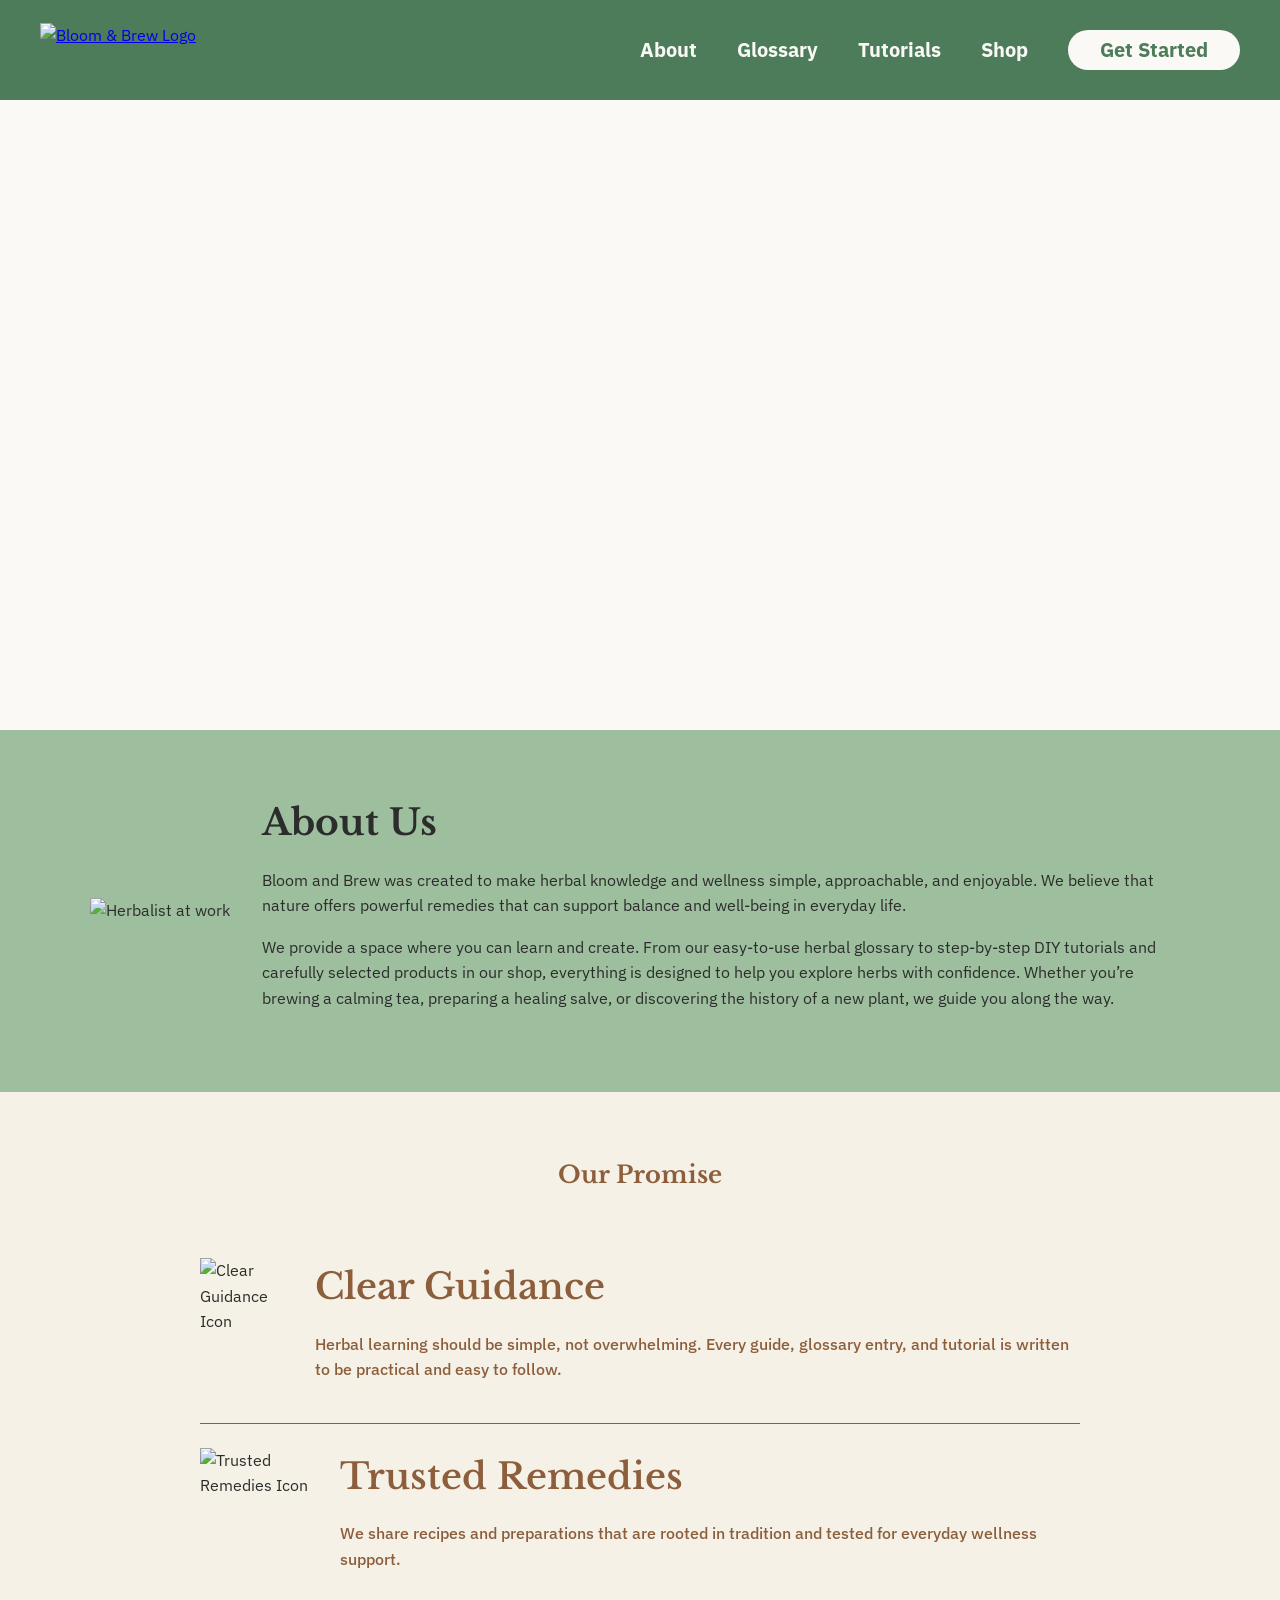
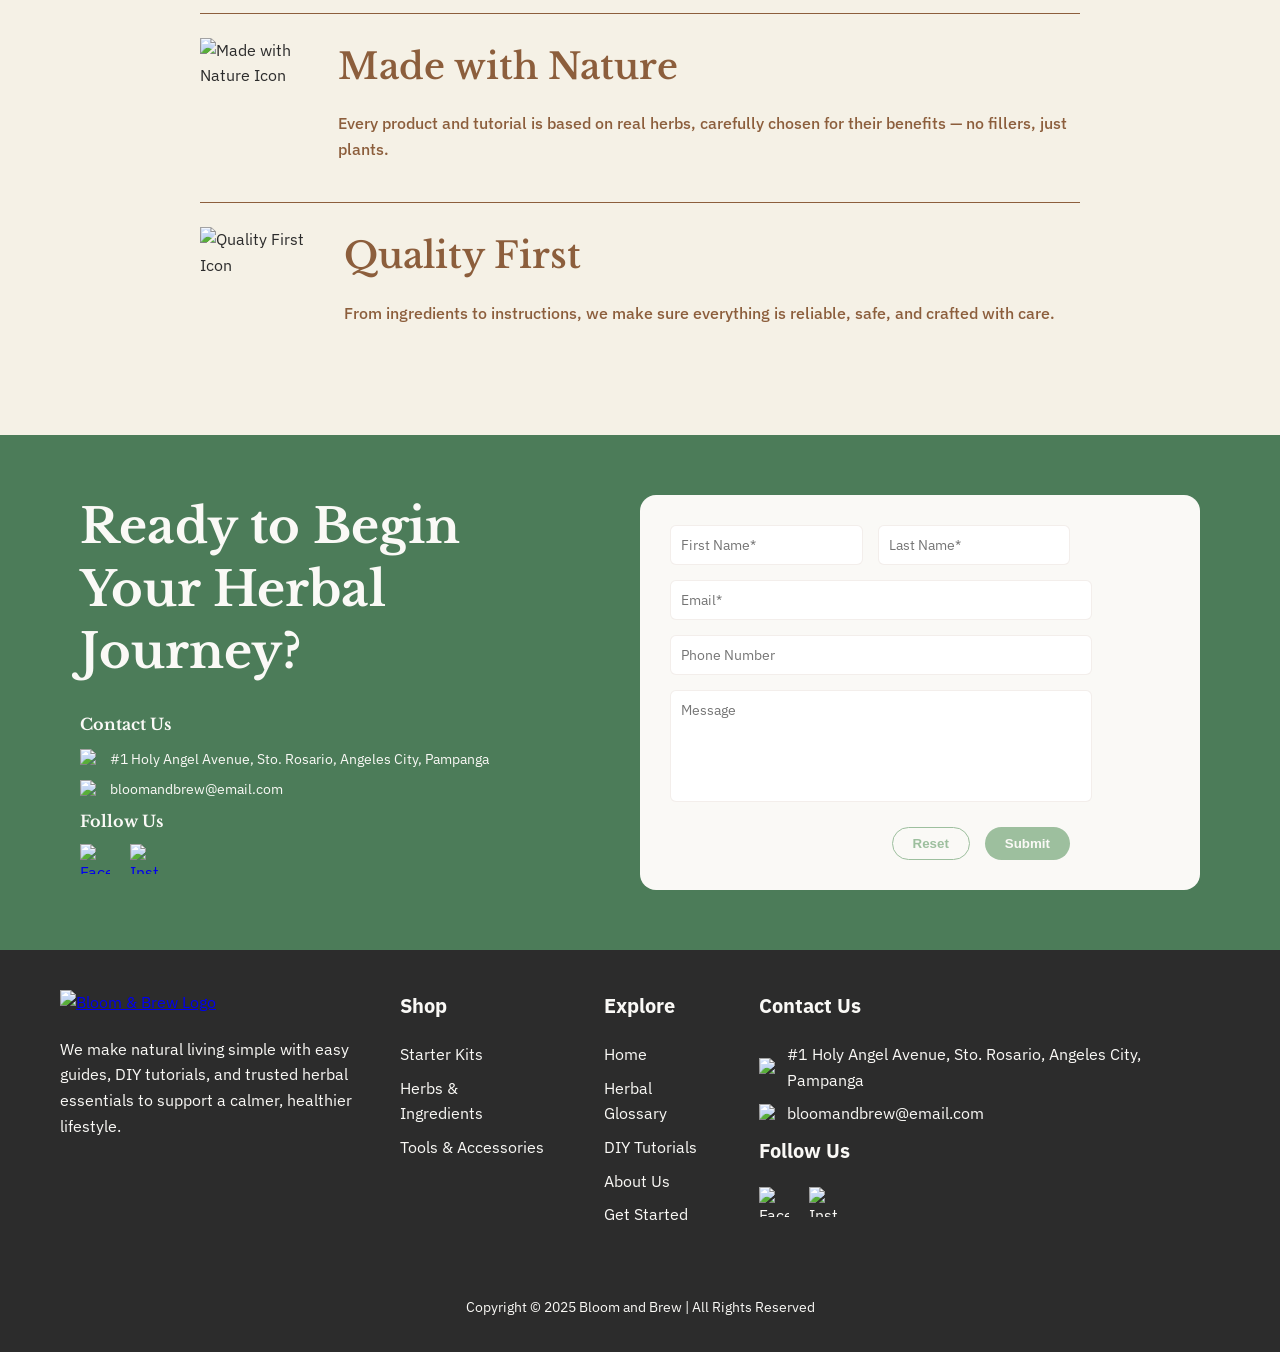
==== about.html @ 5b72f9b3 "Add files via upload" ====
<!DOCTYPE html>
<html lang="en">
<head>
  <meta charset="UTF-8">
  <meta name="viewport" content="width=device-width, initial-scale=1.0">
  <title>Bloom and Brew</title>
  <link href="https://fonts.googleapis.com/css2?family=Libre+Baskerville:wght@400;700&display=swap" rel="stylesheet">
  <link href="https://fonts.googleapis.com/css2?family=IBM+Plex+Sans:wght@400;500&display=swap" rel="stylesheet">
  <link rel="stylesheet" href="styles.css">
</head>
<body>
  <header class="navbar">
    <div class="container nav-content">
      <a href="home.html" class="brand">
        <img src="resources/logo/horizontal-white-logo.png" alt="Bloom & Brew Logo" class="horizontal-logo">
      </a>
      
      <nav class="menu">
        <a href="about.html">About</a>
        <a href="glossary.html">Glossary</a>
        <a href="tutorials.html">Tutorials</a>
        <a href="shop.html">Shop</a>
        <a href="#contact" class="white-to-sage">Get Started</a>
      </nav>          
    </div>
  </header>
  
  <!-- ABOUT HERO -->
  <section class="about-hero">
    <div class="about-hero-content">
      <h1>About Bloom and Brew</h1>
    </div>
  </section>

  <!-- WHO WE ARE SECTION -->
  <section class="who-we-are">
    <div class="who-container">
      <div class="who-image">
        <img src="resources/img/about-us.jpg" alt="Herbalist at work">
      </div>
      <div class="who-text">
        <h2>About Us</h2>
        <p>
          Bloom and Brew was created to make herbal knowledge and wellness simple, approachable, and enjoyable.
          We believe that nature offers powerful remedies that can support balance and well-being in everyday life.
        </p>
        <p>
          We provide a space where you can learn and create. From our easy-to-use herbal glossary to step-by-step DIY
          tutorials and carefully selected products in our shop, everything is designed to help you explore herbs with confidence. 
          Whether you’re brewing a calming tea, preparing a healing salve, or discovering the history of a new plant, 
          we guide you along the way.
        </p>
      </div>
    </div>
  </section>

  <!-- OUR PROMISE SECTION -->
  <section class="our-promise">
    <h2>Our Promise</h2>
    <div class="our-promise-content">
      
      <div class="promise-item">
        <img src="resources/icons/clear-guidance.png" alt="Clear Guidance Icon" class="promise-icon">
        <div class="promise-text">
          <h3>Clear Guidance</h3>
          <p>Herbal learning should be simple, not overwhelming. Every guide, glossary entry, and tutorial is written to be practical and easy to follow.</p>
        </div>
      </div>
      <hr>
  
      <div class="promise-item">
        <img src="resources/icons/trusted-remedies.png" alt="Trusted Remedies Icon" class="promise-icon">
        <div class="promise-text">
          <h3>Trusted Remedies</h3>
          <p>We share recipes and preparations that are rooted in tradition and tested for everyday wellness support.</p>
        </div>
      </div>
      <hr>
  
      <div class="promise-item">
        <img src="resources/icons/made-with-nature.png" alt="Made with Nature Icon" class="promise-icon">
        <div class="promise-text">
          <h3>Made with Nature</h3>
          <p>Every product and tutorial is based on real herbs, carefully chosen for their benefits — no fillers, just plants.</p>
        </div>
      </div>
      <hr>
  
      <div class="promise-item">
        <img src="resources/icons/quality-first.png" alt="Quality First Icon" class="promise-icon">
        <div class="promise-text">
          <h3>Quality First</h3>
          <p>From ingredients to instructions, we make sure everything is reliable, safe, and crafted with care.</p>
        </div>
      </div>
  
    </div>
  </section>  

  <!-- CONTACT SECTION -->
  <section class="contact-section" id="contact">
    <div class="container contact-content">
      
      <div class="contact-left">
        <h2>Ready to Begin Your Herbal Journey?</h2>
        
           <div class="contact-info">
              <h4>Contact Us</h4>
              <p><img src="resources/icons/location-white.png" alt="Location" class="icon"> #1 Holy Angel Avenue, Sto. Rosario, Angeles City, Pampanga</p>
              <p><img src="resources/icons/mail-white.png" alt="Email" class="icon"> bloomandbrew@email.com</p>
            </div>
        
            <div class="social">
            <h4>Follow Us</h4>
              <div class="social-icons">
                <a href="#"><img src="resources/icons/facebook-light.png" alt="Facebook" class="social-icon"></a>
                <a href="#"><img src="resources/icons/insta-light-icon.png" alt="Instagram" class="social-icon"></a>
              </div>
            </div>
      </div>
        
      <div class="contact-right">
        <form action="#" method="post" class="contact-form">
          <div class="form-row">
            <input type="text" name="first_name" placeholder="First Name*" required>
            <input type="text" name="last_name" placeholder="Last Name*" required>
          </div>
            <input type="email" name="email" placeholder="Email*" required>
              <input type="text" name="phone" placeholder="Phone Number">
              <textarea name="message" rows="5" placeholder="Message"></textarea>
        
          <div class="form-actions">
            <button type="reset" class="btn-reset">Reset</button>
            <button type="submit" class="btn-submit">Submit</button>
          </div>
        </form>
      </div>
    </div>
  </section>
</body>

<footer class="footer">
  <div class="container footer-content">
    <div class="footer-left">
      <a href="home.html">
        <img src="resources/logo/horizontal-white-logo.png" alt="Bloom & Brew Logo" class="footer-logo">
      </a>
      <p>We make natural living simple with easy guides, DIY tutorials, and trusted herbal essentials to support a calmer, healthier lifestyle.</p>
    </div>

    <div class="footer-links">
      <div>
        <h4>Shop</h4>
        <ul>
          <li><a href="#">Starter Kits</a></li>
          <li><a href="#">Herbs & Ingredients</a></li>
          <li><a href="#">Tools & Accessories</a></li>
        </ul>
      </div>
      <div>
        <h4>Explore</h4>
        <ul>
          <li><a href="home.html">Home</a></li>
          <li><a href="glossary.html">Herbal Glossary</a></li>
          <li><a href="tutorials.html">DIY Tutorials</a></li>
          <li><a href="about.html">About Us</a></li>
          <li><a href="#contact">Get Started</a></li>
        </ul>
      </div>
    </div>

    <div class="footer-contact">
      <h4>Contact Us</h4>
      <p>
        <img src="resources/icons/location-green.png" alt="Location" class="icon">
        <a href="https://maps.app.goo.gl/sAa7WFFvHE4o6rkJ7" target="_blank">
          #1 Holy Angel Avenue, Sto. Rosario, Angeles City, Pampanga
        </a>
      </p>
      <p>
        <img src="resources/icons/mail-green.png" alt="Email" class="icon">
        <a href="mailto:bloomandbrew@email.com">bloomandbrew@email.com</a>
      </p>

      <h4>Follow Us</h4>
      <div class="social-icons">
        <a href="https://facebook.com/yourpage" target="_blank">
          <img src="resources/icons/facebook-dark-icon.png" alt="Facebook" class="social-icon">
        </a>
        <a href="https://instagram.com/yourpage" target="_blank">
          <img src="resources/icons/insta-dark-icon.png" alt="Instagram" class="social-icon">
        </a>
      </div>
    </div>
  </div>

  <div class="footer-bottom">
    <p>Copyright &copy; 2025 Bloom and Brew | All Rights Reserved</p>
  </div>
</footer>

</html>
---- styles.css ----
/* === GLOBAL === */
body {
    font-family: "IBM Plex Sans", sans-serif;
    color: #2C2C2C;
    line-height: 1.6;
    margin: 0;
    padding: 0;
    background-color: #FAF9F6;
  }
  
  h1, h2, h3, h4, h5, h6 {
    font-family: "Libre Baskerville", serif;
    font-weight: bold;
    margin: 0;
  }
  
/* NAVBAR */
header {
  position: sticky;
  top: 0;
  z-index: 1000;
}
.navbar {
  background: #4C7C59; 
  color: #FAF9F6;    
  height: 100px;
  display: flex;
  align-items: center;
}
.nav-content {
  display: flex;
  justify-content: space-between;
  align-items: center;
  width: 100%;
  padding: 0 40px;
}
.horizontal-logo {
height: 55px;
width: auto;
display: block;
}
  
  .menu {
    display: flex;
    gap: 40px;
    align-items: center;
  }
  
  .menu a {
    color: #FAF9F6;
    text-decoration: none;
    font-family: "IBM Plex Sans", sans-serif;
    font-weight: bold;
    font-size: 20px;
  }
  
  .menu a:hover {
    color: #9DBF9E;
  }
  
  .menu a.white-to-sage {
    background-color: #FAF9F6;  
    color: #4C7C59;
    padding: 0 32px;
    height: 40px;
    line-height: 40px; 
    border-radius: 20px;
    font-weight: bold;
    display: inline-block;
  }
  
  .menu a.white-to-sage:hover {
    background-color: #9DBF9E;  
    color: #FAF9F6;
  }

/* CONTACT */
.contact-section {
    background-color: #4C7C59;
    color: #FAF9F6;
    padding: 60px 80px;
  }
  
.contact-content {
    display: flex;
    justify-content: space-between;
    gap: 60px;
    align-items: flex-start;
  }
  
  .contact-left {
    flex: 1;
  }
  
  .contact-left h2 {
    font-family: "Libre Baskerville", serif;
    font-size: 48px;
    line-height: 1.3;
    margin-bottom: 30px;
  }
  
  .contact-info h4,
  .social h4 {
    font-family: "Libre Baskerville", serif;
    font-size: 16px;
    margin-bottom: 10px;
  }
  
  .contact-info p {
    font-family: "IBM Plex Sans", sans-serif;
    font-size: 14px;
    margin: 8px 0;
    display: flex;
    align-items: center;
    gap: 10px;
  }
  
  .icon {
    width: 18px;
    height: 18px;
  }
  
  .social-icons {
    display: flex;
    gap: 15px;
    margin-top: 10px;
  }
  
  .social-icon {
    width: 36px;
    height: 36px;
  }
  
  .contact-right {
    flex: 1;
    background: #FAF9F6;
    padding: 30px;
    border-radius: 16px;
    color: #2C2C2C;
  }
  
  .contact-form {
    display: flex;
    flex-direction: column;
    gap: 15px;
    width: 400px;
  }
  
  .form-row {
    display: flex;
    gap: 15px;
  }
  
  .contact-form input,
  .contact-form textarea {
    width: 100%;
    padding: 10px;
    border: 1px solid rgba(140, 94, 60, 0.1);
    border-radius: 6px;
    font-family: "IBM Plex Sans", sans-serif;
    font-size: 14px;
  }
  
  .contact-form textarea {
    resize: none;
  }

  .contact-form input:focus,
.contact-form textarea:focus {
  border: 1px solid #9DBF9E; 
  outline: none;
}
  
  .form-actions {
    display: flex;
    justify-content: flex-end;
    gap: 15px;
    margin-top: 10px;
  }
  
  .btn-reset {
    background-color: transparent;
    border: 1px solid #9DBF9E;
    color: #9DBF9E;
    padding: 8px 20px;
    border-radius: 20px;
    font-weight: bold;
  }
  
  .btn-submit {
    background-color: #9DBF9E;
    border: none;
    color: #FAF9F6;
    padding: 8px 20px;
    border-radius: 20px;
    font-weight: bold;
  }
  
  .btn-reset:hover{
    background-color: rgba(157, 191, 158, 0.3);
  }

  .btn-submit:hover{
    background-color: #4C7C59;
  }

/* FOOTER */
.footer {
  background: #2C2C2C;
  color: #FAF9F6;
  padding: 40px 60px 20px;
}

.footer-content {
  display: flex;
  justify-content: space-between;
  align-items: flex-start;
  gap: 40px;
}

.footer-left {
  max-width: 300px;
}

.footer-logo {
  height: 55px;
  margin-bottom: 5px;
}

.footer-left p {
  font-family: "IBM Plex Sans", sans-serif;
  font-size: 16px;
  line-height: 1.6;
}

.footer-links {
  display: flex;
  gap: 60px;
}

.footer-links h4,
.footer-contact h4 {
  font-family: "IBM Plex Sans", serif;
  font-size: 20px;
  margin-bottom: 20px;
}

.footer-links ul {
  list-style: none;
  padding: 0;
  margin: 0;
}

.footer-links ul li {
  margin-bottom: 8px;
}

.footer-links ul li a {
  text-decoration: none;
  color: #FAF9F6;
  font-size: 16px;
}

.footer-links ul li a:hover {
  color: #4C7C59;
}

.footer-contact a,
.footer-links a {
  text-decoration: none;
  color: #FAF9F6; 
  font-family: "IBM Plex Sans", sans-serif;
}

.footer-contact a:hover,
.footer-links a:hover {
  color: #4C7C59;  
}

.footer-contact p {
  font-size: 16px;
  margin: 8px 0;
  display: flex;
  align-items: center;
  gap: 8px;
}

.icon {
  width: 20px;
  height: 20px;
}

.social-icons {
  display: flex;
  gap: 20px;
  margin-top: 10px;
}

.social-icon {
  width: 30px;
  height: 30px;
  display: inline-block;
}

.footer-bottom {
  border-top: 1px solid #2C2C2C;
  margin-top: 30px;
  padding-top: 15px;
  text-align: center;
  font-size: 14px;
  color: #FAF9F6;
}  

/* === HOME PAGE === */
/* Hero Section */
.hero {
  position: relative;
  background: url('resources/hero/home-hero-image.png') center/cover no-repeat;
  height: 530px;
  display: flex;
  align-items: center;
  padding: 0 5%;
  color: #fff;
}

.hero::before {
  content: "";
  position: absolute;
  top: 0; left: 0;
  width: 100%; height: 100%;
  z-index: 1;
}

.hero-content {
  position: relative;
  z-index: 2;
  max-width: 600px;
}

.hero h1 {
  font-size: 64px;
  line-height: 1.4;
  margin-bottom: 1rem;
  font-weight: 700;
}

.hero p {
  font-size: 1.1rem;
  margin-bottom: 2rem;
  color: #FAF9F6;
}

.hero-buttons {
  display: flex;
  align-items: center;
  gap: 1.5rem;
}

.btn-primary {
  background: #9DBF9E; 
  color: #FAF9F6;
  padding: 0.8rem 1.5rem;
  border-radius: 25px;
  font-weight: 600;
  text-decoration: none;
}

.btn-primary:hover {
  background: #FAF9F6;
  color: #4C7C59;
}

.btn-secondary {
  color: #FAF9F6;
  font-weight: bold;
  text-decoration: none;
}

.btn-secondary:hover {
  color: #9DBF9E;
  text-decoration: underline;
}

/* Services */
.services {
  background-color: #F5F1E6; 
  padding: 60px 20px;
  text-align: center;
}

.services h2 {
  font-size: 36px;
  margin-bottom: 40px;
  color: #2c2c2c;
}

.service-cards {
  display: flex;
  justify-content: center;
  gap: 30px;
  flex-wrap: wrap;
}

.service-card {
  background: #FAF9F6;
  border: 1px solid #e2e2e2;
  border-radius: 12px;
  max-width: 350px;
  flex: 1;
  overflow: hidden;
}

.service-card img {
  width: 100%;
  height: 200px;
  object-fit: cover;
  display: block;
  border: 2px solid rgba(140, 94, 60, 0.1);
}

.card-content {
  padding: 20px;
  text-align: left;
}

.card-content h3 {
  font-size: 20px;
  margin-bottom: 10px;
  color: #2c2c2c;
}

.card-content p {
  font-size: 16px;
  line-height: 1.4;
  margin-bottom: 15px;
  color: #444;
}

.card-link {
  display: inline-block;
  font-weight: bold;
  color: #9DBF9E; 
  text-decoration: none;
}

.card-link:hover {
  color: #4C7C59;
}

/* About */
.about {
  background-color: #8C5E3C;
  color: #fff;
  padding: 60px 20px;
}

.about-content {
  display: flex;
  align-items: center;
  justify-content: space-between;
  gap: 40px;
  max-width: 1200px;
  margin: 0 auto;
  flex-wrap: nowrap; 
}

.about-video video {
  width: 100%;
  max-width: 600px;
  display: block;
}

.about-text {
  flex: 1;
  max-width: 600px;
}

.about-text h2 {
  font-size: 2rem;
  margin-bottom: 20px;
  font-weight: bold;
  line-height: 1.3;
}

.about-text p {
  font-size: 1rem;
  line-height: 1.6;
  margin-bottom: 30px;
}

.brown-to-white {
  display: inline-block;
  padding: 12px 28px;
  border: 2px solid #FAF9F6;
  border-radius: 20px;
  font-weight: bold;
  color: #FAF9F6;
  text-decoration: none;
  background: transparent;
}

.brown-to-white:hover {
  background-color: #FAF9F6;
  color: #8C5E3C;
}

/* Why Choose Us */
.why-choose-us {
  background-color: #9DBF9E;
  text-align: center;
  padding: 60px 20px;
  color: #4C7C59;
}

.why-choose-us h2 {
  font-family: "Libre Baskerville", serif;
  font-size: 2rem;
  margin-bottom: 40px;
}

.features {
  display: flex;
  justify-content: center;
  flex-wrap: wrap;
  gap: 40px;
}

.feature {
  max-width: 150px;
}

.feature img {
  width: 80px;
  height: auto;
  margin-bottom: 15px;
}

.feature p {
  font-family: "Libre Baskerville", sans-serif;
  font-size: 1rem;
  font-weight: 500;
}

/* Testimonials */
.testimonials {
  background: #fdfdfc;
  padding: 80px 20px;
}

.testimonials h2 {
  font-family: "Libre Baskerville", serif;
  font-size: 2rem;
  margin-bottom: 50px;
  color: #2c2c2c;
}

.testimonial-grid {
  display: grid;
  grid-template-columns: repeat(auto-fit, minmax(250px, 1fr));
  gap: 40px;
}

.testimonial {
  padding: 0 20px;
  border-left: 1px solid #2C2C2C;
}

.testimonial:first-child {
  border-left: none;
}

.quote-icon {
  width: 30px;
  height: auto;
  margin-bottom: 10px;
}

.testimonial h4 {
  font-family: "IBM Plex Sans", sans-serif;
  font-weight: 700;
  color: #8C5E3C;
  margin-bottom: 10px;
}

.testimonial p {
  font-family: "IBM Plex Sans", sans-serif;
  font-style: italic;
  font-size: 0.95rem;
  color: #333;
  line-height: 1.6;
}

/* === ABOUT PAGE === */
/* About Hero */
.about-hero {
  background: url('resources/hero/about-hero-image.png') center/cover no-repeat;
  height: 70vh;
  display: flex;
  align-items: center;
  justify-content: center;
  position: relative;
  text-align: center;
  color: #FAF9F6;
}

.about-hero-content {
  position: relative;
  z-index: 1;
}

.about-hero h1 {
  font-size: 64px;
  font-weight: 700;
}

/* Who We Are Section */
.who-we-are {
  background: #9DBF9E; 
  padding: 4rem 2rem;
}

.who-container {
  display: flex;
  align-items: center;
  gap: 2rem;
  max-width: 1100px;
  margin: 0 auto;
}

.who-image img {
  width: 100%;
  max-width: 540px;
  max-height: 300px;
}

.who-text {
  flex: 1;
}

.who-text h2 {
  font-size: 36px;
  margin-bottom: 1rem;
  font-weight: bold;
}

.who-text p {
  margin-bottom: 1rem;
  line-height: 1.6;
}

/* Our Promise Section */
.our-promise {
  background: #F5F1E6; 
  padding: 4rem 2rem;
  text-align: center;
}

.our-promise h2 {
  font-size: 24px;
  margin-bottom: 2.5rem;
  color: #8C5E3C;
  font-weight: 700;
}

.our-promise-content {
  max-width: 880px;
  margin: 0 auto;
}

.promise-item {
  display: flex;
  align-items: flex-start;
  gap: 1.5rem;
  padding: 1.5rem 0;
  text-align: left;
}

.promise-icon {
  width: 120px;
  height: 120px;
}

.promise-text h3 {
  font-size: 36px;
  font-weight: 600;
  color: #8C5E3C;
  margin-bottom: 0.5rem;
}

.promise-text p {
  color: #8C5E3C;
  line-height: 1.6;
  font-size: 16px;
  font-weight: 500;
}

.our-promise hr {
  border: none;
  border-top: 1.5px solid #8C5E3C;
  margin: 0;
}

/* === GLOSSARY PAGE === */
/* Glossary Hero */
.glossary-hero {
  background: url('resources/hero/herbs-glossary-hero-image.png') center/cover no-repeat;
  height: 70vh;
  display: flex;
  align-items: center;
  justify-content: center;
  position: relative;
  text-align: center;
  color: #4C7C59;
}

.glossary-hero-content {
  position: relative;
  z-index: 1;
}

.glossary-hero h1 {
  font-size: 64px;
  font-weight: 700;
}

.alphabet-navbar {
  top: 70px; 
  background: #FAF9F6;
  padding: 1rem;
  display: flex;
  flex-wrap: wrap;
  gap: 0.5rem;
  justify-content: center;
  border-bottom: 2px solid #3F704D;
}

.alphabet-navbar a {
  padding: 0.5rem 0.8rem;
  border: 2px solid #3F704D;
  border-radius: 6px;
  color: #3F704D;
  font-weight: 600;
  text-decoration: none;
}

.alphabet-navbar a:hover {
  background: #3F704D;
  color: #fff;
}

.letter-heading {
  background: #3F704D;
  color: #fff;
  padding: 1rem 2rem;
  border-radius: 8px;
  font-size: 2rem;
  margin: 2rem 0 1rem;
}

.glossary-items {
  display: grid;
  grid-template-columns: 1fr 1fr;
  gap: 2rem;
}

.glossary-item {
  display: flex;
  gap: 1rem;
  background: #fff;
  padding: 1rem;
  border-radius: 8px;
  border: 2px solid rgba(140, 94, 60, 0.1);
}

.glossary-item img {
  width: 140px;
  height: 140px;
}

.glossary-text h3 {
  font-size: 1.2rem;
  margin: 0;
}

.glossary-text em {
  display: block;
  margin-bottom: 0.5rem;
  font-style: italic;
  color: #2C2C2C;
}

.caution {
  font-size: 0.85rem;
  font-style: italic;
  color: #8C5E3C;
}
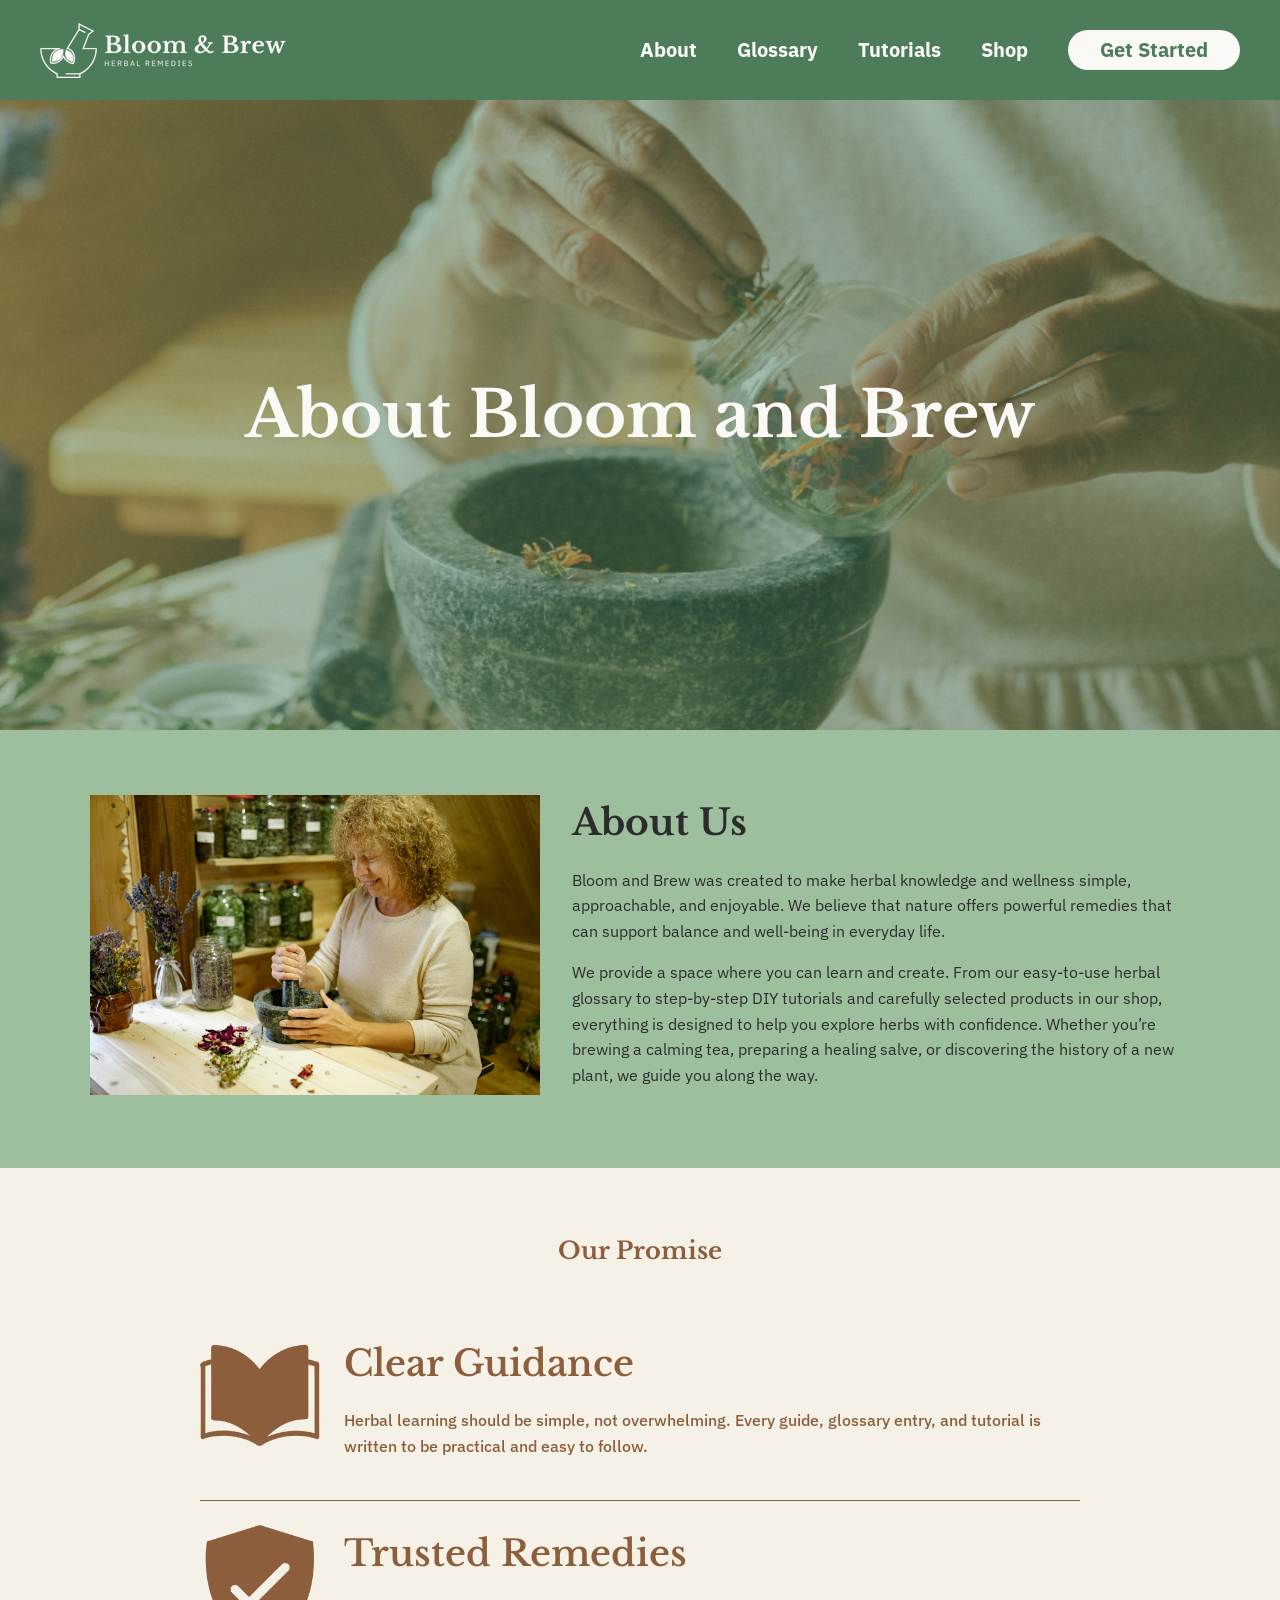
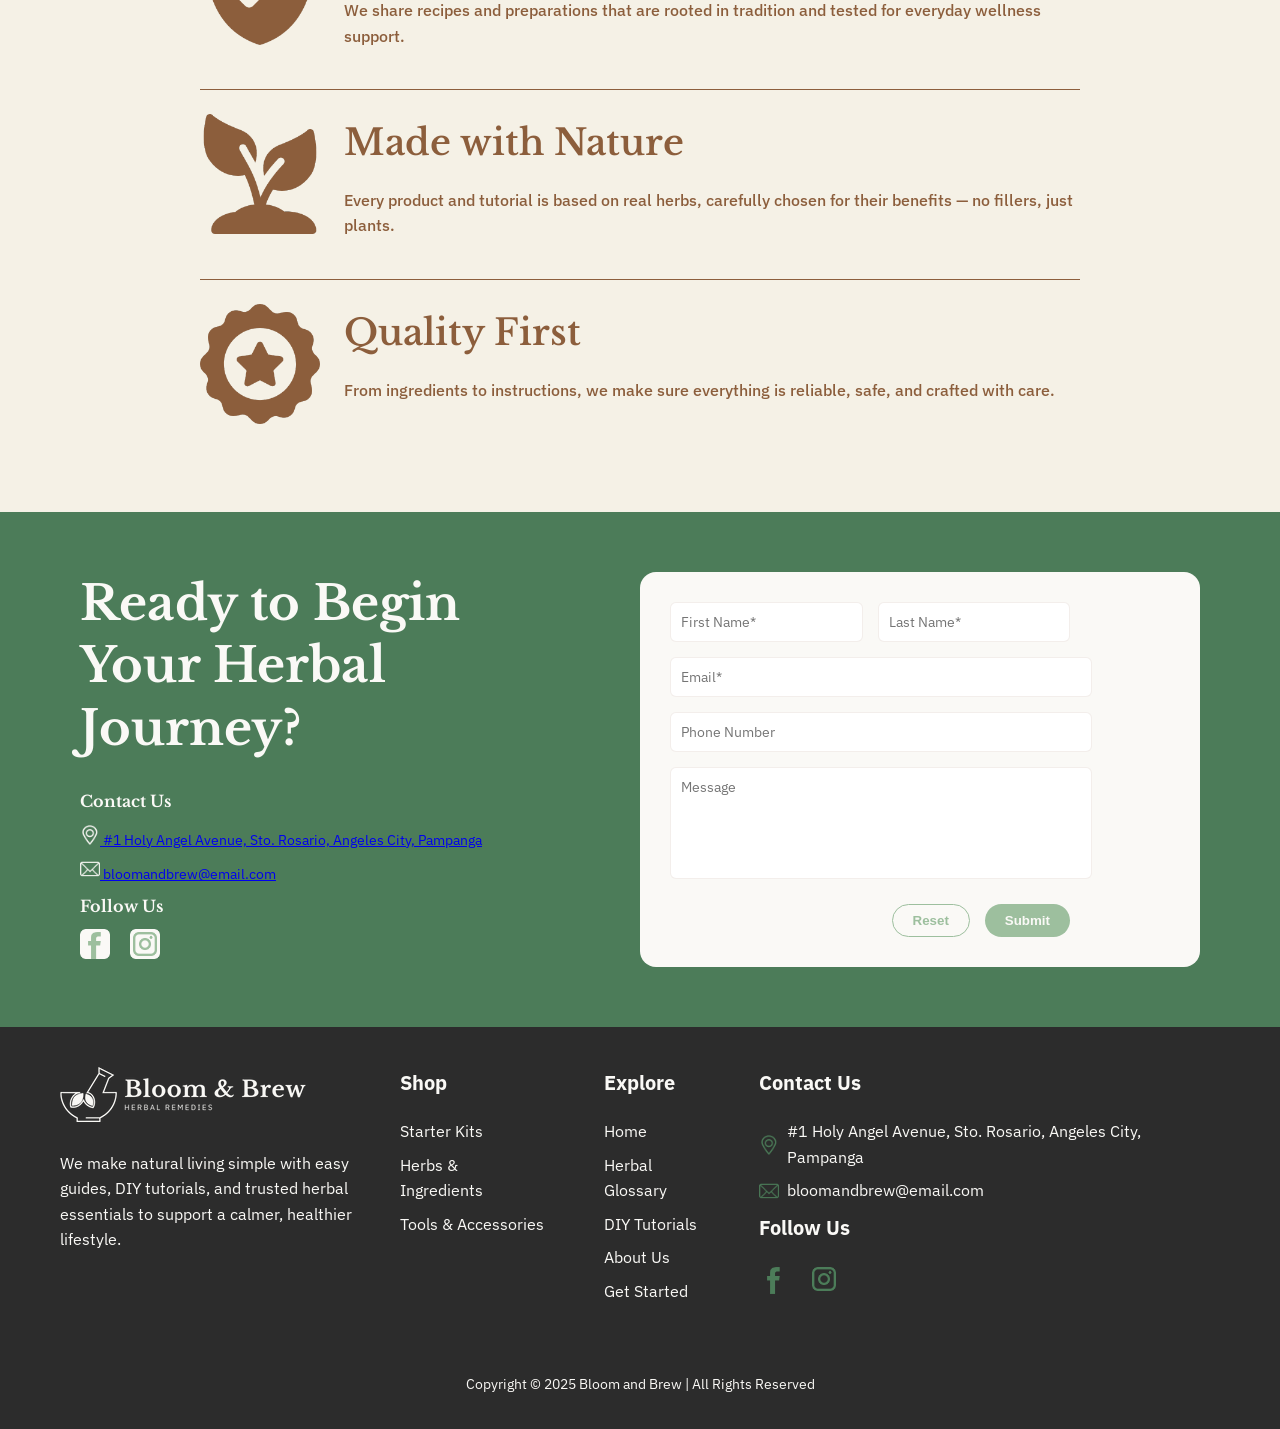
==== commit a4ed52a6: "about.html" ====
--- a/about.html
+++ b/about.html
@@ -104,31 +104,45 @@
       <div class="contact-left">
         <h2>Ready to Begin Your Herbal Journey?</h2>
         
-           <div class="contact-info">
-              <h4>Contact Us</h4>
-              <p><img src="resources/icons/location-white.png" alt="Location" class="icon"> #1 Holy Angel Avenue, Sto. Rosario, Angeles City, Pampanga</p>
-              <p><img src="resources/icons/mail-white.png" alt="Email" class="icon"> bloomandbrew@email.com</p>
-            </div>
+        <div class="contact-info">
+          <h4>Contact Us</h4>
+          <p>
+            <a href="https://maps.app.goo.gl/sAa7WFFvHE4o6rkJ7" target="_blank" rel="noopener noreferrer">
+              <img src="resources/icons/location-white.png" alt="Location" class="icon">
+              #1 Holy Angel Avenue, Sto. Rosario, Angeles City, Pampanga
+            </a>
+          </p>
+          <p>
+            <a href="mailto:bloomandbrew@email.com">
+              <img src="resources/icons/mail-white.png" alt="Email" class="icon">
+              bloomandbrew@email.com
+            </a>
+          </p>
+        </div>
         
-            <div class="social">
-            <h4>Follow Us</h4>
-              <div class="social-icons">
-                <a href="#"><img src="resources/icons/facebook-light.png" alt="Facebook" class="social-icon"></a>
-                <a href="#"><img src="resources/icons/insta-light-icon.png" alt="Instagram" class="social-icon"></a>
-              </div>
-            </div>
-      </div>
-        
+        <div class="social">
+          <h4>Follow Us</h4>
+          <div class="social-icons">
+            <a href="https://www.facebook.com/christructure" target="_blank" rel="noopener noreferrer">
+              <img src="resources/icons/facebook-light.png" alt="Facebook" class="social-icon">
+            </a>
+            <a href="https://www.instagram.com/christructure" target="_blank" rel="noopener noreferrer">
+              <img src="resources/icons/insta-light-icon.png" alt="Instagram" class="social-icon">
+            </a>
+          </div>
+        </div>
+      </div>
+      
       <div class="contact-right">
         <form action="#" method="post" class="contact-form">
           <div class="form-row">
             <input type="text" name="first_name" placeholder="First Name*" required>
             <input type="text" name="last_name" placeholder="Last Name*" required>
           </div>
-            <input type="email" name="email" placeholder="Email*" required>
-              <input type="text" name="phone" placeholder="Phone Number">
-              <textarea name="message" rows="5" placeholder="Message"></textarea>
-        
+          <input type="email" name="email" placeholder="Email*" required>
+          <input type="text" name="phone" placeholder="Phone Number">
+          <textarea name="message" rows="5" placeholder="Message"></textarea>
+          
           <div class="form-actions">
             <button type="reset" class="btn-reset">Reset</button>
             <button type="submit" class="btn-submit">Submit</button>
@@ -137,6 +151,7 @@
       </div>
     </div>
   </section>
+  
 </body>
 
 <footer class="footer">
@@ -184,10 +199,10 @@
 
       <h4>Follow Us</h4>
       <div class="social-icons">
-        <a href="https://facebook.com/yourpage" target="_blank">
+        <a href="https://www.facebook.com/christructure" target="_blank">
           <img src="resources/icons/facebook-dark-icon.png" alt="Facebook" class="social-icon">
         </a>
-        <a href="https://instagram.com/yourpage" target="_blank">
+        <a href="https://www.instagram.com/christructure" target="_blank">
           <img src="resources/icons/insta-dark-icon.png" alt="Instagram" class="social-icon">
         </a>
       </div>
@@ -199,4 +214,4 @@
   </div>
 </footer>
 
-</html>+</html>
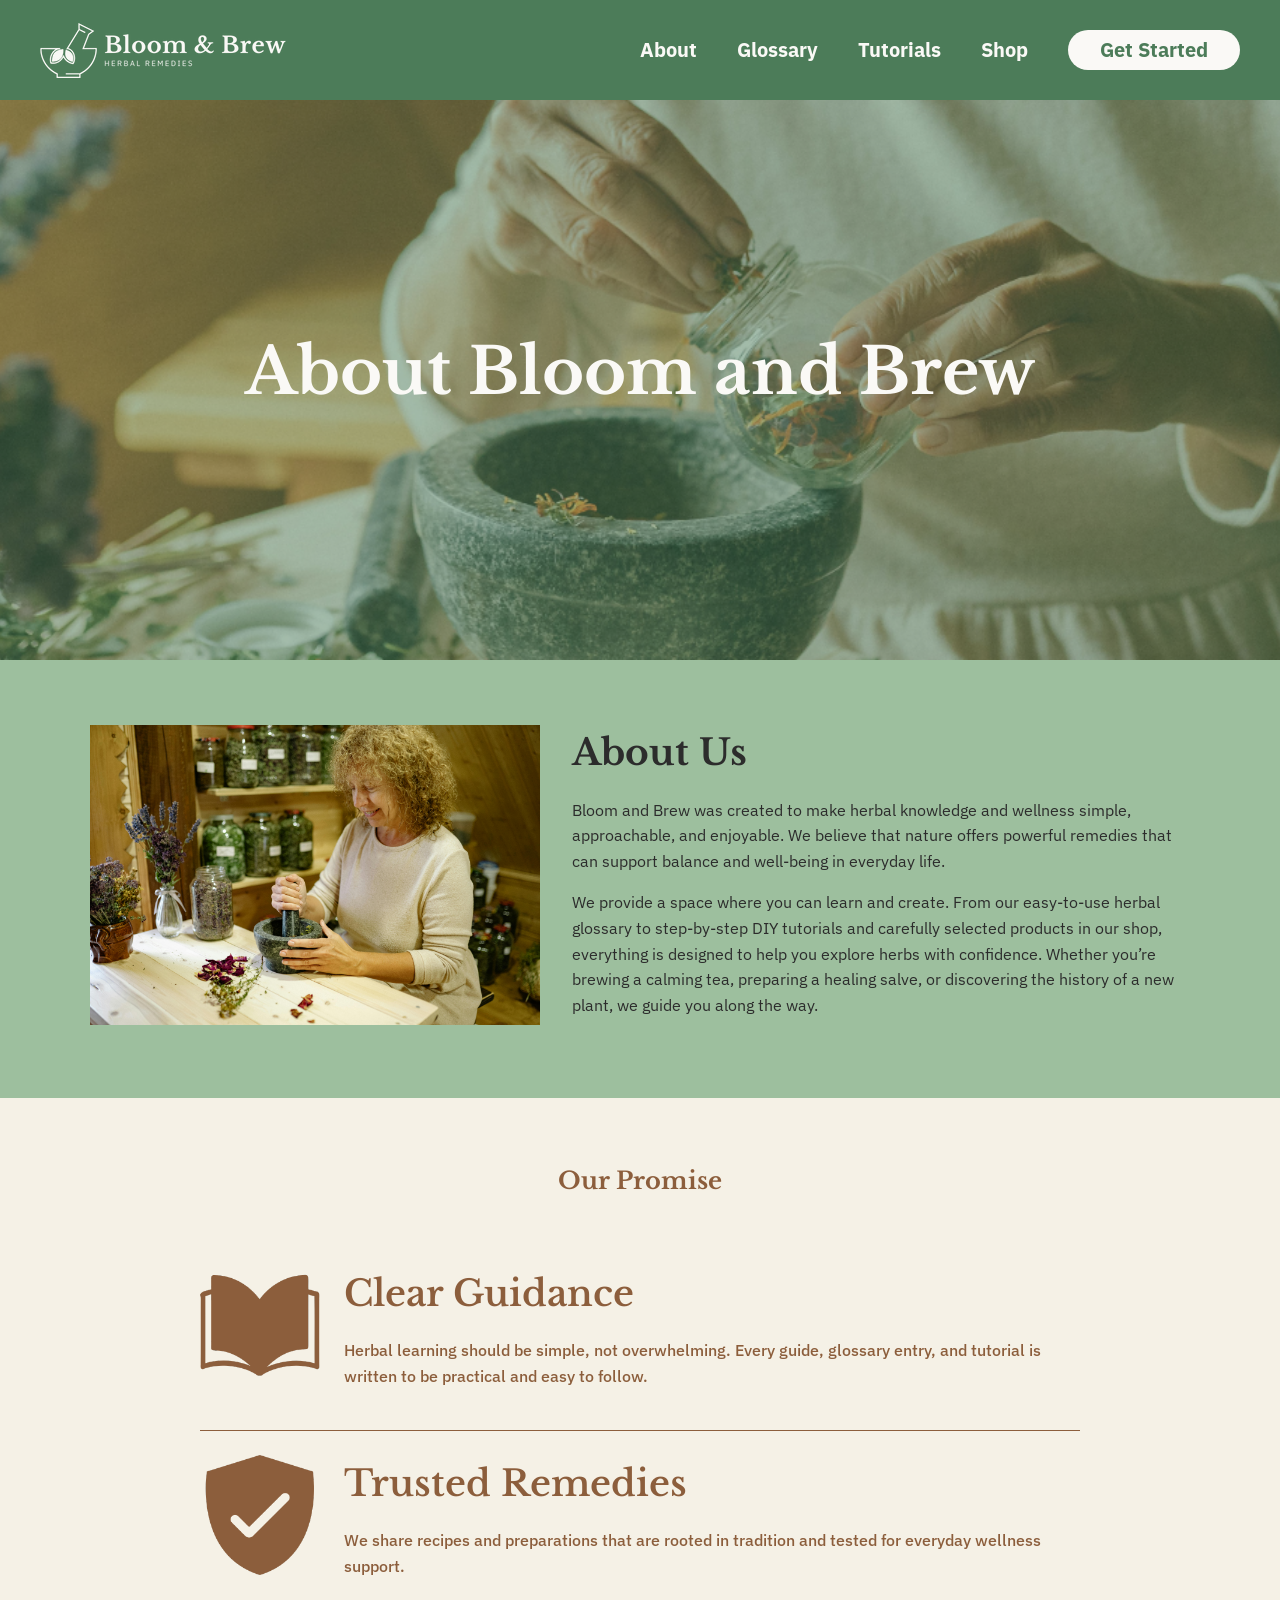
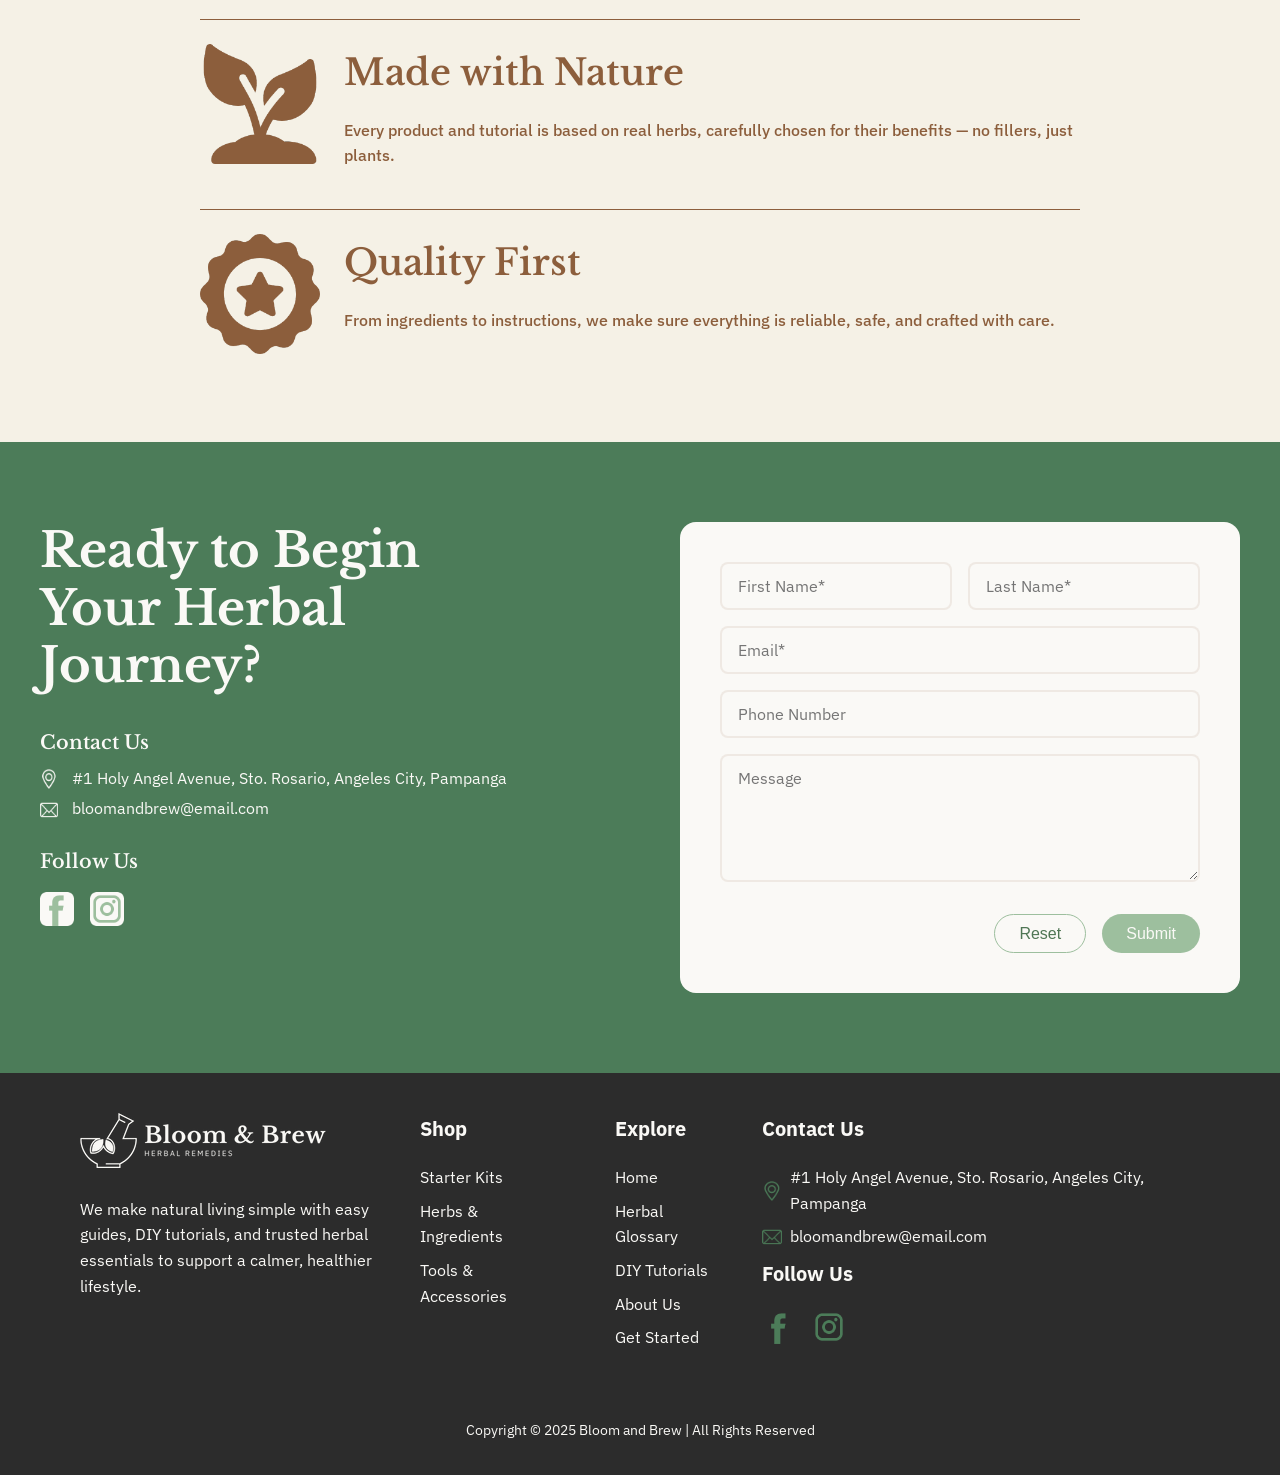
==== commit a3da6e64: "Update about.html" ====
--- a/about.html
+++ b/about.html
@@ -122,7 +122,7 @@
         
         <div class="social">
           <h4>Follow Us</h4>
-          <div class="social-icons">
+          <div class="light-social-icons">
             <a href="https://www.facebook.com/christructure" target="_blank" rel="noopener noreferrer">
               <img src="resources/icons/facebook-light.png" alt="Facebook" class="social-icon">
             </a>
@@ -130,7 +130,7 @@
               <img src="resources/icons/insta-light-icon.png" alt="Instagram" class="social-icon">
             </a>
           </div>
-        </div>
+        </div>        
       </div>
       
       <div class="contact-right">
@@ -167,9 +167,9 @@
       <div>
         <h4>Shop</h4>
         <ul>
-          <li><a href="#">Starter Kits</a></li>
-          <li><a href="#">Herbs & Ingredients</a></li>
-          <li><a href="#">Tools & Accessories</a></li>
+          <li><a href="shop.html">Starter Kits</a></li>
+          <li><a href="shop.html">Herbs & Ingredients</a></li>
+          <li><a href="shop.html">Tools & Accessories</a></li>
         </ul>
       </div>
       <div>
@@ -198,14 +198,14 @@
       </p>
 
       <h4>Follow Us</h4>
-      <div class="social-icons">
-        <a href="https://www.facebook.com/christructure" target="_blank">
-          <img src="resources/icons/facebook-dark-icon.png" alt="Facebook" class="social-icon">
-        </a>
-        <a href="https://www.instagram.com/christructure" target="_blank">
-          <img src="resources/icons/insta-dark-icon.png" alt="Instagram" class="social-icon">
-        </a>
-      </div>
+        <div class="dark-social-icons">
+          <a href="https://www.facebook.com/christructure" target="_blank" rel="noopener noreferrer">
+            <img src="resources/icons/facebook-dark-icon.png" alt="Facebook" class="social-icon">
+          </a>
+          <a href="https://www.instagram.com/christructure" target="_blank" rel="noopener noreferrer">
+            <img src="resources/icons/insta-dark-icon.png" alt="Instagram" class="social-icon">
+          </a>
+        </div>
     </div>
   </div>
 
--- a/styles.css
+++ b/styles.css
@@ -1,18 +1,26 @@
 /* === GLOBAL === */
 body {
-    font-family: "IBM Plex Sans", sans-serif;
-    color: #2C2C2C;
-    line-height: 1.6;
-    margin: 0;
-    padding: 0;
-    background-color: #FAF9F6;
-  }
-  
-  h1, h2, h3, h4, h5, h6 {
-    font-family: "Libre Baskerville", serif;
-    font-weight: bold;
-    margin: 0;
-  }
+  font-family: "IBM Plex Sans", sans-serif;
+  color: #2C2C2C;
+  line-height: 1.6;
+  margin: 0;
+  padding: 0;
+  background-color: #FAF9F6;
+}
+section{
+  padding: 80px 20px; 
+  margin: 0 auto;
+}
+.container {
+  max-width: 1200px;
+  margin: 0 auto;
+  padding: 0 20px;
+}
+h1, h2, h3, h4, h5, h6 {
+  font-family: "Libre Baskerville", serif;
+  font-weight: bold;
+  margin: 0 0 1rem 0; 
+}
   
 /* NAVBAR */
 header {
@@ -32,177 +40,186 @@
   justify-content: space-between;
   align-items: center;
   width: 100%;
-  padding: 0 40px;
 }
 .horizontal-logo {
-height: 55px;
-width: auto;
-display: block;
-}
-  
-  .menu {
-    display: flex;
-    gap: 40px;
-    align-items: center;
-  }
-  
-  .menu a {
-    color: #FAF9F6;
-    text-decoration: none;
-    font-family: "IBM Plex Sans", sans-serif;
-    font-weight: bold;
-    font-size: 20px;
-  }
-  
-  .menu a:hover {
-    color: #9DBF9E;
-  }
-  
-  .menu a.white-to-sage {
-    background-color: #FAF9F6;  
-    color: #4C7C59;
-    padding: 0 32px;
-    height: 40px;
-    line-height: 40px; 
-    border-radius: 20px;
-    font-weight: bold;
-    display: inline-block;
-  }
-  
-  .menu a.white-to-sage:hover {
-    background-color: #9DBF9E;  
-    color: #FAF9F6;
-  }
+  height: 55px;
+  width: auto;
+  display: block;
+}
+.menu {
+  display: flex;
+  gap: 40px;
+  align-items: center;
+}
+.menu a {
+  color: #FAF9F6;
+  text-decoration: none;
+  font-family: "IBM Plex Sans", sans-serif;
+  font-weight: bold;
+  font-size: 20px;
+}
+.menu a:hover {
+  color: #9DBF9E;
+}
+.menu a.white-to-sage {
+  background-color: #FAF9F6;  
+  color: #4C7C59;
+  padding: 0 32px;
+  height: 40px;
+  line-height: 40px; 
+  border-radius: 20px;
+  font-weight: bold;
+  display: inline-block;
+}
+.menu a.white-to-sage:hover {
+  background-color: #9DBF9E;  
+  color: #FAF9F6;
+}
 
 /* CONTACT */
 .contact-section {
-    background-color: #4C7C59;
-    color: #FAF9F6;
-    padding: 60px 80px;
-  }
-  
+  background-color: #4C7C59;
+  display: flex;
+  justify-content: center;
+  align-items: center;
+}
 .contact-content {
-    display: flex;
-    justify-content: space-between;
-    gap: 60px;
-    align-items: flex-start;
-  }
-  
-  .contact-left {
-    flex: 1;
-  }
-  
-  .contact-left h2 {
-    font-family: "Libre Baskerville", serif;
-    font-size: 48px;
-    line-height: 1.3;
-    margin-bottom: 30px;
-  }
-  
-  .contact-info h4,
-  .social h4 {
-    font-family: "Libre Baskerville", serif;
-    font-size: 16px;
-    margin-bottom: 10px;
-  }
-  
-  .contact-info p {
-    font-family: "IBM Plex Sans", sans-serif;
-    font-size: 14px;
-    margin: 8px 0;
-    display: flex;
-    align-items: center;
-    gap: 10px;
-  }
-  
-  .icon {
-    width: 18px;
-    height: 18px;
-  }
-  
-  .social-icons {
-    display: flex;
-    gap: 15px;
-    margin-top: 10px;
-  }
-  
-  .social-icon {
-    width: 36px;
-    height: 36px;
-  }
-  
-  .contact-right {
-    flex: 1;
-    background: #FAF9F6;
-    padding: 30px;
-    border-radius: 16px;
-    color: #2C2C2C;
-  }
-  
-  .contact-form {
-    display: flex;
-    flex-direction: column;
-    gap: 15px;
-    width: 400px;
-  }
-  
-  .form-row {
-    display: flex;
-    gap: 15px;
-  }
-  
-  .contact-form input,
-  .contact-form textarea {
-    width: 100%;
-    padding: 10px;
-    border: 1px solid rgba(140, 94, 60, 0.1);
-    border-radius: 6px;
-    font-family: "IBM Plex Sans", sans-serif;
-    font-size: 14px;
-  }
-  
-  .contact-form textarea {
-    resize: none;
-  }
-
-  .contact-form input:focus,
+  display: flex;
+  align-items: flex-start;
+  justify-content: space-between;
+  gap: 10px;
+  width: 100%;
+}
+.contact-left {
+  flex: 1;
+  max-width: 480px;
+  color: #FAF9F6;
+}
+.contact-left h2 {
+  font-size: 3rem;
+  line-height: 1.2;
+  margin-bottom: 2rem;
+  font-weight: 700;
+}
+.contact-info {
+  margin-bottom: 1.5rem;
+}
+.contact-info h4 {
+  font-size: 1.2rem;
+  margin-bottom: 0.5rem;
+  font-weight: 600;
+}
+.contact-info p {
+  margin: 0.3rem 0;
+  display: flex;
+  align-items: center;
+  font-size: 1rem;
+}
+.contact-info .icon {
+  width: 18px;
+  margin-right: 10px;
+  vertical-align: middle;
+}
+.contact-info a {
+  color: #FAF9F6;
+  text-decoration: none;
+}
+.contact-info a:hover {
+  text-decoration: underline;
+}
+.social {
+  margin-top: 1.5rem;
+}
+.social h4 {
+  font-size: 1.2rem;
+  font-weight: 600;
+  margin-bottom: 0.5rem;
+}
+.light-social-icons {
+  display: flex;
+  gap: 1rem;
+  margin-top: 1rem;
+}
+.light-social-icons .social-icon {
+  width: 34px;
+  height: 34px;
+  display: inline-block;
+}
+.light-social-icons a:nth-child(1):hover img {
+  content: url("resources/icons/facebook-light-hover.png");
+}
+.light-social-icons a:nth-child(2):hover img {
+  content: url("resources/icons/insta-light-hover-icon.png");
+}
+.contact-right {
+  flex: 1;
+  background-color: #FAF9F6;
+  padding: 2.5rem;
+  border-radius: 16px;
+  max-width: 480px;
+}
+.contact-form {
+  display: flex;
+  flex-direction: column;
+  gap: 1rem;
+}
+.form-row {
+  display: flex;
+  gap: 1rem;
+  width: 100%;
+}
+.form-row input {
+  flex: 1; 
+}
+.contact-form input,
+.contact-form textarea {
+  width: 100%;
+  padding: 0.75rem 1rem;
+  border: 2px solid rgba(140, 94, 60, 0.1);
+  border-radius: 8px;
+  font-size: 1rem;
+  font-family: "IBM Plex Sans", sans-serif;
+  outline: none;
+  background-color: #FAF9F6;
+  box-sizing: border-box;
+}
+.contact-form textarea {
+  min-height: 100px;
+  resize: vertical;
+}
+.contact-form input:focus,
 .contact-form textarea:focus {
-  border: 1px solid #9DBF9E; 
-  outline: none;
-}
-  
-  .form-actions {
-    display: flex;
-    justify-content: flex-end;
-    gap: 15px;
-    margin-top: 10px;
-  }
-  
-  .btn-reset {
-    background-color: transparent;
-    border: 1px solid #9DBF9E;
-    color: #9DBF9E;
-    padding: 8px 20px;
-    border-radius: 20px;
-    font-weight: bold;
-  }
-  
-  .btn-submit {
-    background-color: #9DBF9E;
-    border: none;
-    color: #FAF9F6;
-    padding: 8px 20px;
-    border-radius: 20px;
-    font-weight: bold;
-  }
-  
-  .btn-reset:hover{
-    background-color: rgba(157, 191, 158, 0.3);
-  }
-
-  .btn-submit:hover{
-    background-color: #4C7C59;
-  }
+  border-color: #9dbf9e;
+}
+.form-actions {
+  display: flex;
+  justify-content: flex-end;
+  gap: 1rem;
+  margin-top: 1rem;
+}
+.btn-reset,
+.btn-submit {
+  padding: 0.6rem 1.5rem;
+  border-radius: 20px;
+  border: none;
+  cursor: pointer;
+  font-size: 1rem;
+}
+.btn-reset {
+  background-color: transparent;
+  border: 1px solid #9DBF9E;
+  color: #4f7654;
+}
+.btn-reset:hover {
+  background-color: rgba(157, 191, 158, 0.3);
+}
+.btn-submit {
+  background-color: #9DBF9E;
+  color: #FAF9F6;
+}
+.btn-submit:hover {
+  background-color: #4C7C59;
+}
 
 /* FOOTER */
 .footer {
@@ -210,73 +227,60 @@
   color: #FAF9F6;
   padding: 40px 60px 20px;
 }
-
 .footer-content {
   display: flex;
-  justify-content: space-between;
+  justify-content: flex-start;
   align-items: flex-start;
   gap: 40px;
 }
-
 .footer-left {
   max-width: 300px;
 }
-
 .footer-logo {
   height: 55px;
   margin-bottom: 5px;
 }
-
 .footer-left p {
   font-family: "IBM Plex Sans", sans-serif;
   font-size: 16px;
   line-height: 1.6;
 }
-
 .footer-links {
   display: flex;
   gap: 60px;
 }
-
 .footer-links h4,
 .footer-contact h4 {
   font-family: "IBM Plex Sans", serif;
   font-size: 20px;
   margin-bottom: 20px;
 }
-
 .footer-links ul {
   list-style: none;
   padding: 0;
   margin: 0;
 }
-
 .footer-links ul li {
   margin-bottom: 8px;
 }
-
 .footer-links ul li a {
   text-decoration: none;
   color: #FAF9F6;
   font-size: 16px;
 }
-
 .footer-links ul li a:hover {
   color: #4C7C59;
 }
-
 .footer-contact a,
 .footer-links a {
   text-decoration: none;
   color: #FAF9F6; 
   font-family: "IBM Plex Sans", sans-serif;
 }
-
 .footer-contact a:hover,
 .footer-links a:hover {
   color: #4C7C59;  
 }
-
 .footer-contact p {
   font-size: 16px;
   margin: 8px 0;
@@ -284,24 +288,26 @@
   align-items: center;
   gap: 8px;
 }
-
 .icon {
   width: 20px;
   height: 20px;
 }
-
-.social-icons {
-  display: flex;
-  gap: 20px;
-  margin-top: 10px;
-}
-
-.social-icon {
-  width: 30px;
-  height: 30px;
+.dark-social-icons {
+  display: flex;
+  gap: 1rem;
+  margin-top: 1rem;
+}
+.dark-social-icons .social-icon {
+  width: 34px;
+  height: 34px;
   display: inline-block;
 }
-
+.dark-social-icons a:nth-child(1):hover img {
+  content: url("resources/icons/facebook-dark-hover-icon.png");
+}
+.dark-social-icons a:nth-child(2):hover img {
+  content: url("resources/icons/insta-dark-hover-icon.png");
+}
 .footer-bottom {
   border-top: 1px solid #2C2C2C;
   margin-top: 30px;
@@ -315,67 +321,65 @@
 /* Hero Section */
 .hero {
   position: relative;
-  background: url('resources/hero/home-hero-image.png') center/cover no-repeat;
-  height: 530px;
-  display: flex;
-  align-items: center;
-  padding: 0 5%;
-  color: #fff;
-}
-
+  background: url('resources/hero/home-hero-image.png') center center / cover no-repeat;
+  height: 530px;          
+  min-height: 530px;      
+  max-height: 530px;      
+  display: flex;
+  align-items: center;    
+  justify-content: center;
+  color: #FAF9F6;
+  text-align: left;
+  overflow: hidden;
+}
 .hero::before {
   content: "";
   position: absolute;
-  top: 0; left: 0;
-  width: 100%; height: 100%;
   z-index: 1;
 }
-
-.hero-content {
+.hero .container {
   position: relative;
   z-index: 2;
+  width: 100%;
+}
+.hero-content {
   max-width: 600px;
 }
-
 .hero h1 {
   font-size: 64px;
   line-height: 1.4;
   margin-bottom: 1rem;
   font-weight: 700;
 }
-
 .hero p {
-  font-size: 1.1rem;
+  font-size: 1.125rem;
   margin-bottom: 2rem;
   color: #FAF9F6;
-}
-
+  max-width: 500px;
+}
 .hero-buttons {
   display: flex;
   align-items: center;
   gap: 1.5rem;
-}
-
+  flex-wrap: wrap;
+}
 .btn-primary {
   background: #9DBF9E; 
   color: #FAF9F6;
-  padding: 0.8rem 1.5rem;
-  border-radius: 25px;
+  padding: 0.5rem 1.5rem;
+  border-radius: 20px;
   font-weight: 600;
   text-decoration: none;
 }
-
 .btn-primary:hover {
   background: #FAF9F6;
   color: #4C7C59;
 }
-
 .btn-secondary {
   color: #FAF9F6;
   font-weight: bold;
   text-decoration: none;
 }
-
 .btn-secondary:hover {
   color: #9DBF9E;
   text-decoration: underline;
@@ -384,23 +388,19 @@
 /* Services */
 .services {
   background-color: #F5F1E6; 
-  padding: 60px 20px;
   text-align: center;
 }
-
 .services h2 {
   font-size: 36px;
   margin-bottom: 40px;
-  color: #2c2c2c;
-}
-
+  color: #2C2C2C ;
+}
 .service-cards {
   display: flex;
   justify-content: center;
   gap: 30px;
   flex-wrap: wrap;
 }
-
 .service-card {
   background: #FAF9F6;
   border: 1px solid #e2e2e2;
@@ -409,7 +409,6 @@
   flex: 1;
   overflow: hidden;
 }
-
 .service-card img {
   width: 100%;
   height: 200px;
@@ -417,32 +416,27 @@
   display: block;
   border: 2px solid rgba(140, 94, 60, 0.1);
 }
-
 .card-content {
   padding: 20px;
   text-align: left;
 }
-
 .card-content h3 {
   font-size: 20px;
   margin-bottom: 10px;
-  color: #2c2c2c;
-}
-
+  color: #2C2C2C;
+}
 .card-content p {
   font-size: 16px;
   line-height: 1.4;
   margin-bottom: 15px;
-  color: #444;
-}
-
+  color: #2C2C2C;
+}
 .card-link {
   display: inline-block;
   font-weight: bold;
   color: #9DBF9E; 
   text-decoration: none;
 }
-
 .card-link:hover {
   color: #4C7C59;
 }
@@ -450,10 +444,8 @@
 /* About */
 .about {
   background-color: #8C5E3C;
-  color: #fff;
-  padding: 60px 20px;
-}
-
+  color: #FAF9F6;
+}
 .about-content {
   display: flex;
   align-items: center;
@@ -463,34 +455,29 @@
   margin: 0 auto;
   flex-wrap: nowrap; 
 }
-
 .about-video video {
   width: 100%;
   max-width: 600px;
   display: block;
 }
-
 .about-text {
   flex: 1;
   max-width: 600px;
 }
-
 .about-text h2 {
   font-size: 2rem;
   margin-bottom: 20px;
   font-weight: bold;
   line-height: 1.3;
 }
-
 .about-text p {
   font-size: 1rem;
   line-height: 1.6;
   margin-bottom: 30px;
 }
-
 .brown-to-white {
   display: inline-block;
-  padding: 12px 28px;
+  padding: 0.5rem 1.5rem;
   border: 2px solid #FAF9F6;
   border-radius: 20px;
   font-weight: bold;
@@ -498,7 +485,6 @@
   text-decoration: none;
   background: transparent;
 }
-
 .brown-to-white:hover {
   background-color: #FAF9F6;
   color: #8C5E3C;
@@ -511,30 +497,29 @@
   padding: 60px 20px;
   color: #4C7C59;
 }
-
 .why-choose-us h2 {
   font-family: "Libre Baskerville", serif;
   font-size: 2rem;
   margin-bottom: 40px;
 }
-
 .features {
   display: flex;
   justify-content: center;
-  flex-wrap: wrap;
+  align-items: stretch;
+  flex-wrap: nowrap;
   gap: 40px;
 }
-
 .feature {
-  max-width: 150px;
-}
-
+  flex: 1;
+  min-width: 0;
+  max-width: 250px;
+  text-align: center;
+}
 .feature img {
   width: 80px;
   height: auto;
   margin-bottom: 15px;
 }
-
 .feature p {
   font-family: "Libre Baskerville", sans-serif;
   font-size: 1rem;
@@ -543,71 +528,68 @@
 
 /* Testimonials */
 .testimonials {
-  background: #fdfdfc;
-  padding: 80px 20px;
-}
-
+  background: #FAF9F6;
+}
 .testimonials h2 {
   font-family: "Libre Baskerville", serif;
   font-size: 2rem;
   margin-bottom: 50px;
   color: #2c2c2c;
 }
-
 .testimonial-grid {
-  display: grid;
-  grid-template-columns: repeat(auto-fit, minmax(250px, 1fr));
-  gap: 40px;
-}
-
+  display: flex;
+  justify-content: space-between;
+  align-items: stretch;
+  gap: 30px;
+  flex-wrap: nowrap;
+}
 .testimonial {
+  flex: 1;
+  min-width: 0; 
+  border-left: 1px solid #2C2C2C;
   padding: 0 20px;
-  border-left: 1px solid #2C2C2C;
-}
-
+}
 .testimonial:first-child {
   border-left: none;
 }
-
 .quote-icon {
   width: 30px;
   height: auto;
   margin-bottom: 10px;
 }
-
 .testimonial h4 {
   font-family: "IBM Plex Sans", sans-serif;
   font-weight: 700;
   color: #8C5E3C;
   margin-bottom: 10px;
 }
-
 .testimonial p {
   font-family: "IBM Plex Sans", sans-serif;
   font-style: italic;
   font-size: 0.95rem;
-  color: #333;
+  color: #2C2C2C;
   line-height: 1.6;
 }
 
 /* === ABOUT PAGE === */
 /* About Hero */
 .about-hero {
-  background: url('resources/hero/about-hero-image.png') center/cover no-repeat;
-  height: 70vh;
+  background: url('resources/hero/about-hero-image.png') center center / cover no-repeat;
+  height: 400px;         
+  min-height: 400px;     
+  max-height: 400px;     
   display: flex;
   align-items: center;
   justify-content: center;
   position: relative;
   text-align: center;
   color: #FAF9F6;
-}
-
+  overflow: hidden;
+}
 .about-hero-content {
   position: relative;
   z-index: 1;
 }
-
 .about-hero h1 {
   font-size: 64px;
   font-weight: 700;
@@ -618,7 +600,6 @@
   background: #9DBF9E; 
   padding: 4rem 2rem;
 }
-
 .who-container {
   display: flex;
   align-items: center;
@@ -626,23 +607,19 @@
   max-width: 1100px;
   margin: 0 auto;
 }
-
 .who-image img {
   width: 100%;
   max-width: 540px;
   max-height: 300px;
 }
-
 .who-text {
   flex: 1;
 }
-
 .who-text h2 {
   font-size: 36px;
   margin-bottom: 1rem;
   font-weight: bold;
 }
-
 .who-text p {
   margin-bottom: 1rem;
   line-height: 1.6;
@@ -654,19 +631,16 @@
   padding: 4rem 2rem;
   text-align: center;
 }
-
 .our-promise h2 {
   font-size: 24px;
   margin-bottom: 2.5rem;
   color: #8C5E3C;
   font-weight: 700;
 }
-
 .our-promise-content {
   max-width: 880px;
   margin: 0 auto;
 }
-
 .promise-item {
   display: flex;
   align-items: flex-start;
@@ -674,26 +648,22 @@
   padding: 1.5rem 0;
   text-align: left;
 }
-
 .promise-icon {
   width: 120px;
   height: 120px;
 }
-
 .promise-text h3 {
   font-size: 36px;
   font-weight: 600;
   color: #8C5E3C;
   margin-bottom: 0.5rem;
 }
-
 .promise-text p {
   color: #8C5E3C;
   line-height: 1.6;
   font-size: 16px;
   font-weight: 500;
 }
-
 .our-promise hr {
   border: none;
   border-top: 1.5px solid #8C5E3C;
@@ -704,25 +674,27 @@
 /* Glossary Hero */
 .glossary-hero {
   background: url('resources/hero/herbs-glossary-hero-image.png') center/cover no-repeat;
-  height: 70vh;
+  height: 400px;         
+  min-height: 400px;     
+  max-height: 400px;     
   display: flex;
   align-items: center;
   justify-content: center;
   position: relative;
   text-align: center;
   color: #4C7C59;
-}
-
+  overflow: hidden;
+}
 .glossary-hero-content {
   position: relative;
   z-index: 1;
 }
-
 .glossary-hero h1 {
   font-size: 64px;
   font-weight: 700;
 }
 
+/* Glossary  */
 .alphabet-navbar {
   top: 70px; 
   background: #FAF9F6;
@@ -731,66 +703,645 @@
   flex-wrap: wrap;
   gap: 0.5rem;
   justify-content: center;
-  border-bottom: 2px solid #3F704D;
-}
-
+}
 .alphabet-navbar a {
   padding: 0.5rem 0.8rem;
-  border: 2px solid #3F704D;
+  border: 2px solid #4C7C59;
   border-radius: 6px;
-  color: #3F704D;
+  color: #4C7C59;
   font-weight: 600;
   text-decoration: none;
 }
-
 .alphabet-navbar a:hover {
-  background: #3F704D;
-  color: #fff;
-}
-
+  background: #4C7C59;
+  color: #FAF9F6;
+}
 .letter-heading {
-  background: #3F704D;
-  color: #fff;
+  background: #4C7C59;
+  color: #FAF9F6;
   padding: 1rem 2rem;
   border-radius: 8px;
   font-size: 2rem;
   margin: 2rem 0 1rem;
 }
-
 .glossary-items {
   display: grid;
   grid-template-columns: 1fr 1fr;
   gap: 2rem;
 }
-
 .glossary-item {
   display: flex;
   gap: 1rem;
-  background: #fff;
+  background: #FAF9F6;
   padding: 1rem;
   border-radius: 8px;
   border: 2px solid rgba(140, 94, 60, 0.1);
 }
-
 .glossary-item img {
   width: 140px;
   height: 140px;
 }
-
 .glossary-text h3 {
   font-size: 1.2rem;
   margin: 0;
 }
-
 .glossary-text em {
   display: block;
   margin-bottom: 0.5rem;
   font-style: italic;
   color: #2C2C2C;
 }
-
 .caution {
   font-size: 0.85rem;
   font-style: italic;
   color: #8C5E3C;
 }
+
+/* === TUTORIALS PAGE === */
+/* Tutorials Hero */
+.tutorials-hero {
+  background: url('resources/hero/tutorials-hero-image.png') center/cover no-repeat;
+  height: 400px;         
+  min-height: 400px;     
+  max-height: 400px;     
+  display: flex;
+  align-items: center;
+  justify-content: center;
+  position: relative;
+  text-align: center;
+  color: #FAF9F6;
+  overflow: hidden;
+}
+.tutorials-hero-content {
+  position: relative;
+  z-index: 1;
+}
+.tutorials-hero h1 {
+  font-size: 64px;
+  font-weight: 700;
+}
+
+/* Tutorials */
+body {
+  font-family: "IBM Plex Sans", sans-serif;
+  background-color: #FAF9F6;
+  color: #2C2C2C;
+  margin: 0;
+  padding: 0;
+}
+.tutorials {
+  display: grid;
+  grid-template-columns: repeat(3, 1fr);
+  gap: 2rem;
+  max-width: 1200px;
+  margin: 4rem auto;
+  padding: 0 2rem;
+}
+.tutorial-card {
+  background: #FAF9F6;
+  overflow: hidden;
+  display: flex;
+  flex-direction: column;
+  height: 100%;
+}
+.tutorial-card img {
+  width: 350px;
+  height: 350px;
+  object-fit: cover;
+}
+.tutorial-text {
+  display: flex;
+  flex-direction: column;
+  flex-grow: 1;
+}
+.tutorial-text em {
+  color: #2C2C2C;
+  font-style: italic;
+  font-weight: bold;
+}
+.tutorial-text h3 {
+  font-family: "Libre Baskerville", serif;
+  font-size: 1.2rem;
+  margin: 0.5rem 0 1rem;
+}
+.tutorial-text p {
+  font-size: 0.95rem;
+  font-style: italic;
+  color: #2C2C2C;
+  margin-bottom: 1.5rem;
+  flex-grow: 1;
+}
+.read-more-btn {
+  align-self: flex-start;
+  border: 2px solid #4C7C59;
+  color: #4C7C59;
+  font-weight: 600;
+  text-decoration: none;
+  padding: 0.5rem 1.2rem;
+  border-radius: 999px;
+  background: transparent;
+}
+.read-more-btn:hover {
+  background: #4C7C59;
+  color: #FAF9F6;
+}
+
+/* === REMEDIES PAGES === */
+/* Hero Sections */
+.hero-left {
+  padding: 3rem;
+  display: flex;
+  flex-direction: column;
+  justify-content: center;
+}
+.hero-category {
+  font-size: 0.9rem;
+  font-style: italic;
+  margin-bottom: 0.5rem;
+}
+.hero-left h1 {
+  font-family: "Libre Baskerville", serif;
+  font-size: 2.8rem;
+  margin: 0.5rem 0;
+}
+.hero-description {
+  font-size: 1rem;
+  line-height: 1.6;
+  max-width: 420px;
+}
+.hero-right img {
+  width: 100%;
+  height: 100%;
+  object-fit: cover;
+}
+
+/* Peppermint Digestive Tea Hero */
+.peppermint-digestive-tea-hero {
+  display: grid;
+  grid-template-columns: 1fr 1fr;
+  background: #8B5E3C;
+  color: #FAF9F6;
+  min-height: 340px;
+}
+
+/* Echinacea Immunity Tincture Hero */
+.echinacea-immunity-tincture-hero {
+  display: grid;
+  grid-template-columns: 1fr 1fr;
+  background: #8B5E3C;
+  color: #FAF9F6;
+  min-height: 340px;
+}
+
+/* Calendula Healing Salve Hero */
+.calendula-healing-salve-hero {
+  display: grid;
+  grid-template-columns: 1fr 1fr;
+  background: #8B5E3C;
+  color: #FAF9F6;
+  min-height: 340px;
+}
+
+/* Tutorial Sections */
+.tutorial {
+  display: grid;
+  grid-template-columns: 320px 1fr;
+  gap: 3rem;
+  padding: 3rem 6rem;
+  align-items: start;
+  background: #FAF9F6;
+}
+.tutorial-image img {
+  width: 100%;
+  object-fit: cover;
+}
+.tutorial-content {
+  display: flex;
+  flex-direction: column;
+  gap: 1.5rem;
+}
+.tutorial-block h2 {
+  font-family: "Libre Baskerville", serif;
+  font-size: 1.3rem;
+  margin-bottom: 0.6rem;
+}
+.tutorial-block ul,
+.tutorial-block ol {
+  margin: 0;
+  padding-left: 1.2rem;
+  font-size: 1rem;
+  line-height: 1.7;
+}
+hr {
+  border: none;
+  border-bottom: 1px solid #AAA;
+  width: 100%;
+}
+
+/* Read More Sections */
+.read-more-section {
+  background-color: #9DBF9E;
+  padding: 4rem 0;
+  font-family: "IBM Plex Sans", sans-serif;
+  color: #FAF9F6;
+}
+.remedies-inner {
+  max-width: 1120px;
+  margin: 0 auto;
+  padding: 0 2rem;
+}
+.remedies-title {
+  font-family: "Libre Baskerville", serif;
+  font-size: 1.9rem;
+  color: #FAF9F6;
+  margin-bottom: 2rem;
+}
+.remedies-grid {
+  display: flex;
+  justify-content: space-between;
+  align-items: flex-start;
+  gap: 2rem;
+}
+.remedy-card {
+  width: 32%;
+  display: flex;
+  flex-direction: column;
+  align-items: flex-start;
+}
+.remedy-card img {
+  width: 350px;
+  height: 350px;
+  object-fit: cover;
+  margin-bottom: 0.8rem;
+}
+.remedy-type {
+  font-style: italic;
+  font-size: 0.9rem;
+  margin-bottom: 0.2rem;
+}
+.remedy-name {
+  font-family: "Libre Baskerville", serif;
+  font-size: 1.1rem;
+  margin: 0.2rem 0 0.4rem;
+}
+.remedy-desc {
+  font-size: 0.9rem;
+  color: #FAF9F6;
+  line-height: 1.5;
+  margin-bottom: 1.2rem;
+}
+.read-more {
+  background: transparent;
+  color: #FAF9F6;
+  border: 1.5px solid #FAF9F6;
+  padding: 0.4rem 1.2rem;
+  border-radius: 20px;
+  font-size: 0.85rem;
+  cursor: pointer;
+  text-decoration: none;
+}
+.read-more:hover {
+  background-color: #FAF9F6;
+  color: #9DBF9E;
+}
+
+/* === SHOP PAGE === */
+/* Shop Hero */
+.shop-hero {
+  background: url('resources/hero/shop-hero-image.png') center/cover no-repeat;
+  height: 400px;         
+  min-height: 400px;     
+  max-height: 400px;     
+  display: flex;
+  align-items: center;
+  justify-content: center;
+  position: relative;
+  text-align: center;
+  color: #2C2C2C;
+  overflow: hidden;
+}
+.shop-hero-content {
+  position: relative;
+  z-index: 1;
+}
+.shop-hero h1 {
+  font-size: 64px;
+  font-weight: 700;
+}
+
+/* Products */
+.products-section {
+  background: #FAF9F6;
+  padding: 2rem;
+  font-family: "IBM Plex Sans", sans-serif;
+  color: #2C2C2C;
+}
+.products-table {
+  border-collapse: collapse;
+  background: #FAF9F6;
+  border: 2px solid rgba(140, 94, 60, 0.1);
+  max-width: 1120px;
+  margin: 0 auto;
+}
+.category-row th {
+  background: #4C7C59;
+  color: #FAF9F6;
+  font-family: "Libre Baskerville", serif;
+  font-size: 36px;
+  text-align: left;
+  padding: 20px;
+}
+.product-row td {
+  vertical-align: top;
+  padding: 20px;              
+  border: 2px solid rgba(140, 94, 60, 0.1);
+  text-align: left;
+  box-sizing: border-box;     
+}
+.product img {
+  width: 235px;
+  height: 235px;
+  object-fit: cover;
+  margin-bottom: 0.8rem;
+}
+.product h3 {
+  font-family: "Libre Baskerville", serif;
+  font-size: 20px;
+}
+.product p {
+  font-size: 16px;
+  font-style: italic;
+  color: #2C2C2C;
+}
+.price {
+  font-weight: bold;
+  color: #2C2C2C;
+  margin-bottom: 0.8rem;
+}
+.buy-btn {
+  display: block;
+  width: 100%;
+  background: #9DBF9E;
+  color: #FAF9F6;
+  border: none;
+  padding: 0.5rem 0;
+  border-radius: 6px;
+  font-weight: 600;
+  font-size: 0.9rem;
+  cursor: pointer;
+  text-align: center;
+}
+.buy-btn:hover {
+  background: #4C7C59;
+  color: #FAF9F6;
+}
+
+/* === MEDIA QUERIES FOR RESPONSIVENESS ===*/
+/* TABLET */
+@media (max-width: 768px) {
+  /* Global */
+  h1, h2, h3 {
+    margin-bottom: 0.5rem; 
+  }
+
+  /* Navbar */
+  .navbar {
+    height: 80px;
+  }
+  .nav-content {
+    padding: 0 20px;
+    flex-wrap: wrap;
+  }
+  .horizontal-logo {
+    height: 40px;
+  }
+  .menu {
+    gap: 20px;
+    flex-wrap: wrap;
+  }
+  .menu a {
+    font-size: 16px;
+  }
+
+  /* Contact */
+  .contact-content {
+    flex-direction: column;
+    gap: 2rem;
+  }
+  .contact-left, .contact-right {
+    max-width: 100%;
+    margin: 0 auto; 
+  }
+  
+  /* Footer */
+  .footer-content {
+    flex-direction: column;
+    align-items: flex-start;
+    gap: 20px;
+  }
+  .footer-links {
+    flex-direction: column;
+    gap: 20px;
+  }
+  
+  /* Home Page */
+  .hero {
+    height: 400px;
+    padding: 0 10%;
+  }
+  .hero h1 {
+    font-size: 48px;
+  }
+  .hero p {
+    font-size: 1rem;
+  }
+  .services, .about, .why-choose-us, .testimonials {
+    padding: 40px 10px;
+  }
+  .service-cards {
+    flex-wrap: nowrap;
+    gap: 20px;
+  }
+  .service-card {
+    max-width: 280px;
+  }
+  .about-content {
+    flex-direction: column;
+  }
+  .features {
+    gap: 20px;
+    flex-wrap: nowrap;
+  }
+  .feature {
+    max-width: 200px;
+  }
+
+  /* About Page */
+  .who-container {
+    flex-direction: column;
+    gap: 1rem;
+  }
+  .our-promise-content {
+    padding: 0 1rem;
+  }
+
+  /* Glossary Page */
+  .glossary-items {
+    grid-template-columns: 1fr;
+    gap: 1rem;
+  }
+
+  /* Tutorials Page */
+  .tutorials {
+    grid-template-columns: repeat(2, 1fr);
+    gap: 1rem;
+    margin: 2rem auto;
+    padding: 0 1rem;
+  }
+  .tutorial-card img {
+    width: 100%;
+    height: auto;
+  }
+
+  /* Remedies Pages */
+  .tutorial {
+    grid-template-columns: 1fr;
+    padding: 2rem;
+  }
+  .remedies-grid {
+    flex-direction: column;
+    gap: 1rem;
+  }
+  .remedy-card {
+    width: 100%;
+  }
+    
+  /* Shop Page */
+  .products-table th, .products-table td {
+    padding: 10px;
+  }
+  .product img {
+    width: 150px;
+    height: 150px;
+  }
+}
+
+/* ANDROID*/
+@media (max-width: 480px) {
+  /* Global */
+  .container,
+  section,
+  .hero-content,
+  .footer-content,
+  .nav-content {
+    padding-left: 10px !important;
+    padding-right: 10px !important;
+  }
+  .hero h1, 
+  .about-hero h1, 
+  .glossary-hero h1, 
+  .tutorials-hero h1, 
+  .shop-hero h1{
+    font-size: 36px;
+    line-height: 1.5;
+  }
+  .services h2, .contact-left h2{
+    font-size: 32px;
+  }
+
+  /* Navbar */
+  .navbar {
+    height: auto; 
+    padding: 10px 0;
+  }
+  .nav-content {
+    flex-direction: column; 
+    align-items: center;
+    text-align: center;
+    gap: 5px;
+  }
+  .horizontal-logo {
+    height: 50px;
+  }
+  .menu {
+    flex-direction: column;
+    gap: 10px;
+  }
+  .menu a {
+    font-size: 18px;
+    padding: 10px 0;
+  }
+  .menu a.white-to-sage {
+    padding: 0 100px;
+    height: auto;
+  }
+
+  /* Home */
+  .hero p{
+    font-size: 16px;
+  }
+  .hero-buttons a {
+    font-size: 16px;
+  }
+  .service-cards {
+    flex-direction: column;
+    align-items: center;
+    gap: 25px;
+  }
+  .service-card {
+    max-width: 100%;
+  }
+  .features {
+    display: grid;
+    grid-template-columns: repeat(3, 1fr);
+    grid-template-rows: repeat(2, auto);
+    gap: 20px;
+    justify-items: center;
+  }
+  .feature {
+    max-width: 140px;
+    text-align: center;
+  }
+  .testimonial-grid {
+    flex-direction: column;
+    gap: 20px;
+  }
+  .testimonial {
+    border-left: none;
+    border-top: none;
+    padding: 20px 0;
+    position: relative;
+  }
+  .testimonial:not(:last-child)::after {
+    content: "";
+    display: block;
+    height: 1px;
+    background-color: #2C2C2C;
+    margin-top: 20px;
+  }
+
+  /* About */
+  .our-promise {
+    padding: 2rem 1rem; 
+  }
+  .promise-item {
+    flex-direction: column; 
+    align-items: center;   
+    text-align: center;     
+    gap: 1rem;
+  }
+
+  /* Tutorials */
+  .tutorials {
+    grid-template-columns: 1fr;
+    gap: 1rem;
+  }
+
+  /* Shop */
+  .products-table {
+    font-size: 14px;
+  }
+  .buy-btn {
+    font-size: 0.8rem;
+  }
+}
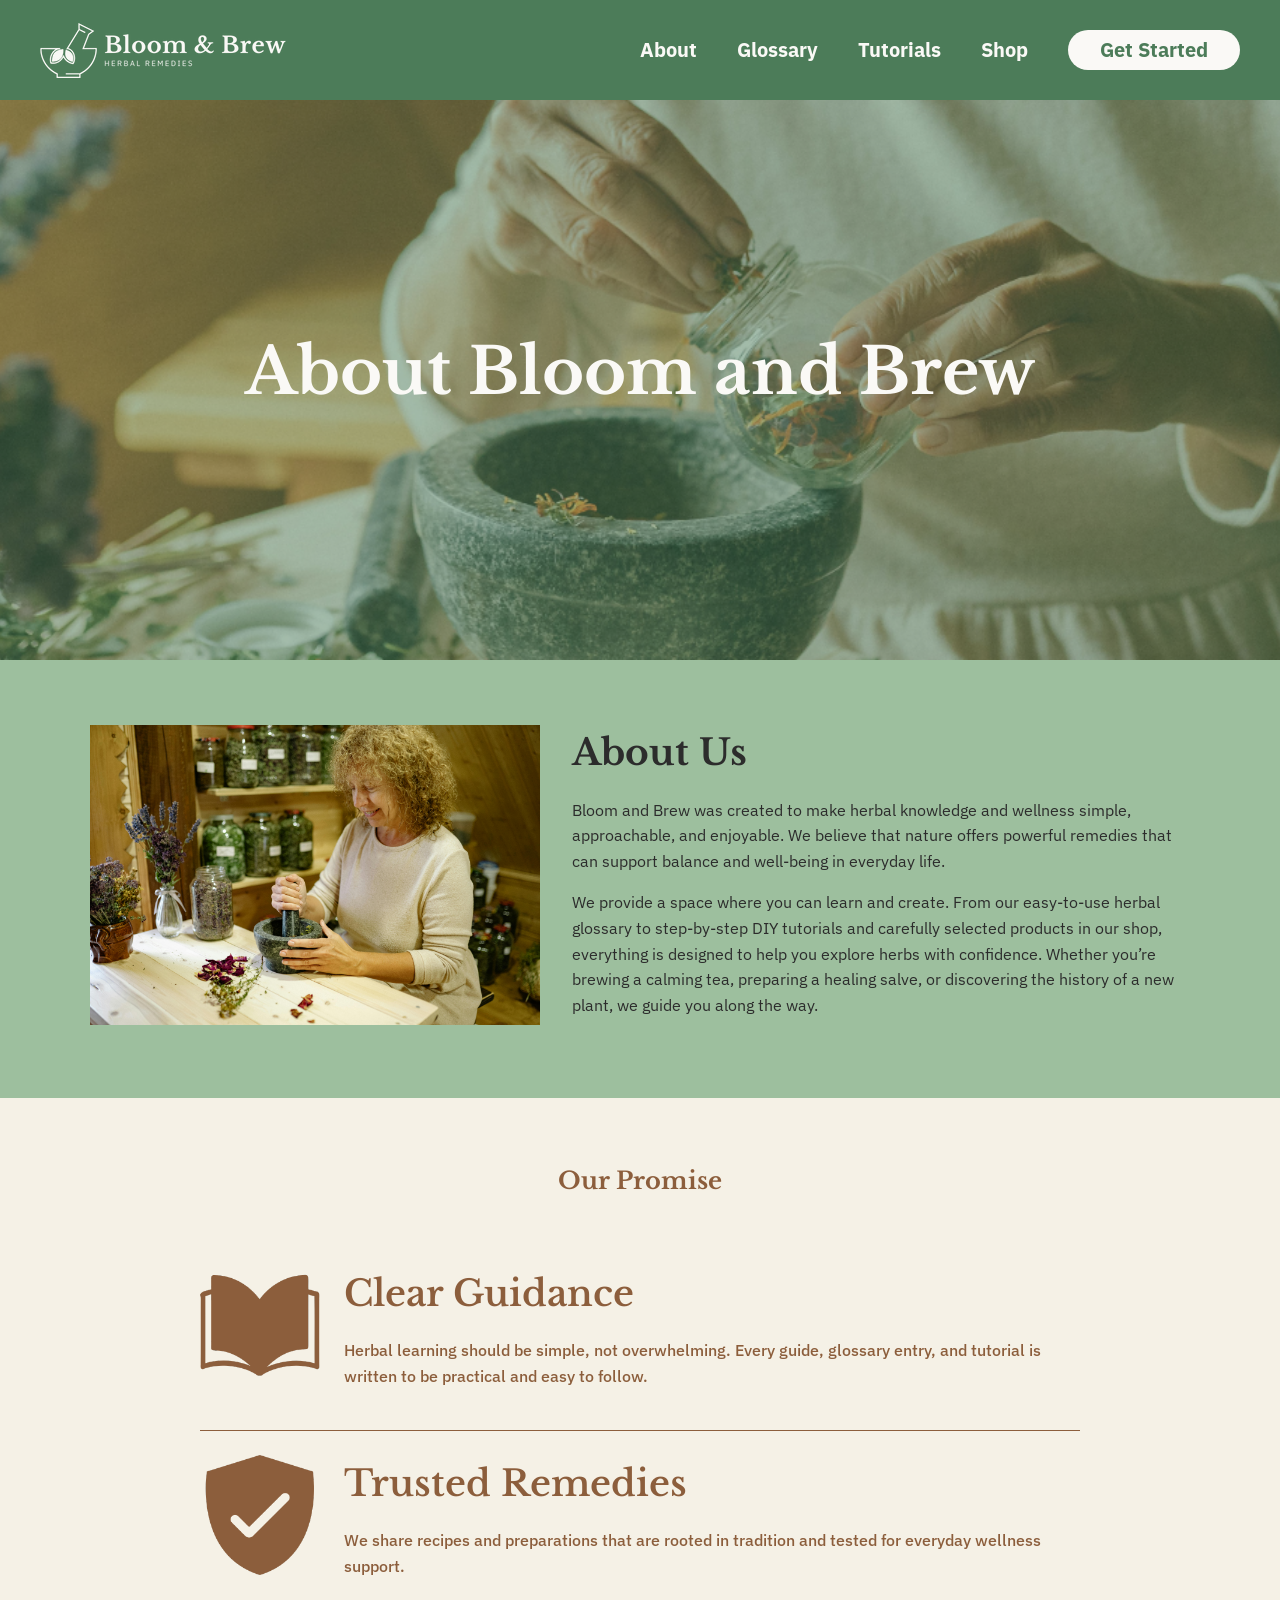
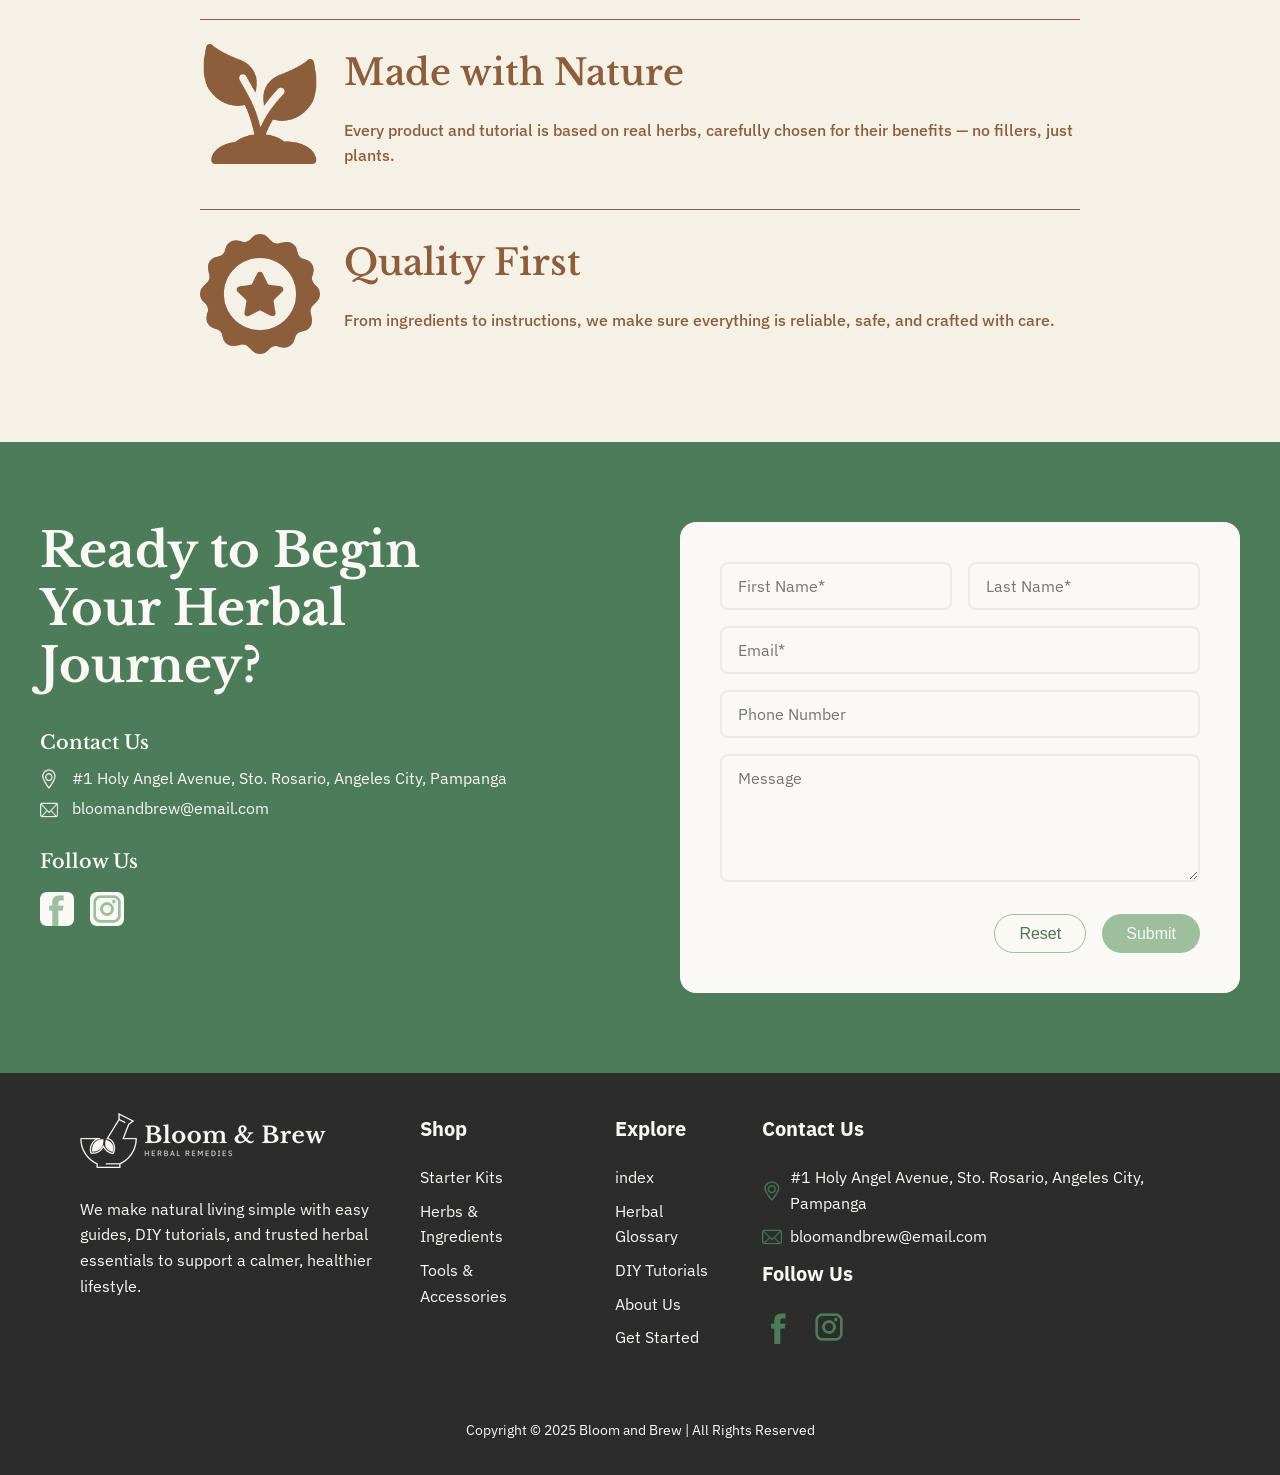
==== commit 68ef4339: "Update about.html" ====
--- a/about.html
+++ b/about.html
@@ -11,7 +11,7 @@
 <body>
   <header class="navbar">
     <div class="container nav-content">
-      <a href="home.html" class="brand">
+      <a href="index.html" class="brand">
         <img src="resources/logo/horizontal-white-logo.png" alt="Bloom & Brew Logo" class="horizontal-logo">
       </a>
       
@@ -157,7 +157,7 @@
 <footer class="footer">
   <div class="container footer-content">
     <div class="footer-left">
-      <a href="home.html">
+      <a href="index.html">
         <img src="resources/logo/horizontal-white-logo.png" alt="Bloom & Brew Logo" class="footer-logo">
       </a>
       <p>We make natural living simple with easy guides, DIY tutorials, and trusted herbal essentials to support a calmer, healthier lifestyle.</p>
@@ -175,7 +175,7 @@
       <div>
         <h4>Explore</h4>
         <ul>
-          <li><a href="home.html">Home</a></li>
+          <li><a href="index.html">index</a></li>
           <li><a href="glossary.html">Herbal Glossary</a></li>
           <li><a href="tutorials.html">DIY Tutorials</a></li>
           <li><a href="about.html">About Us</a></li>
--- a/styles.css
+++ b/styles.css
@@ -696,16 +696,21 @@
 
 /* Glossary  */
 .alphabet-navbar {
-  top: 70px; 
   background: #FAF9F6;
-  padding: 1rem;
+  padding: 1rem 0;
   display: flex;
   flex-wrap: wrap;
   gap: 0.5rem;
   justify-content: center;
+  margin-bottom: 3rem;
+  margin-top: 3rem;
 }
 .alphabet-navbar a {
-  padding: 0.5rem 0.8rem;
+  width: 33px;
+  height: 33px;
+  display: flex;
+  align-items: center;
+  justify-content: center;
   border: 2px solid #4C7C59;
   border-radius: 6px;
   color: #4C7C59;
@@ -716,6 +721,10 @@
   background: #4C7C59;
   color: #FAF9F6;
 }
+.letter-section{
+  scroll-margin-top: 120px;
+  margin-bottom: 60px;
+}
 .letter-heading {
   background: #4C7C59;
   color: #FAF9F6;
@@ -726,7 +735,7 @@
 }
 .glossary-items {
   display: grid;
-  grid-template-columns: 1fr 1fr;
+  grid-template-columns: repeat(auto-fit, minmax(280px, 1fr));
   gap: 2rem;
 }
 .glossary-item {
@@ -737,9 +746,23 @@
   border-radius: 8px;
   border: 2px solid rgba(140, 94, 60, 0.1);
 }
-.glossary-item img {
+.glossary-image {
+  display: flex;
+  flex-direction: column;
+  align-items: center;
+  width: 140px;
+}
+.glossary-image img {
   width: 140px;
   height: 140px;
+  object-fit: cover;
+}
+.glossary-image .caution {
+  margin-top: 0.5rem;
+  font-size: 10px;
+  font-style: italic;
+  line-height: 1.4;
+  color: #8C5E3C;
 }
 .glossary-text h3 {
   font-size: 1.2rem;
@@ -805,9 +828,10 @@
   height: 100%;
 }
 .tutorial-card img {
-  width: 350px;
-  height: 350px;
-  object-fit: cover;
+  width: 100%;
+  aspect-ratio: 1 / 1; 
+  object-fit: cover;    
+  display: block;
 }
 .tutorial-text {
   display: flex;
@@ -818,11 +842,12 @@
   color: #2C2C2C;
   font-style: italic;
   font-weight: bold;
+  margin-top: 1rem;
 }
 .tutorial-text h3 {
   font-family: "Libre Baskerville", serif;
   font-size: 1.2rem;
-  margin: 0.5rem 0 1rem;
+  margin: 0.5rem 0 0.2rem;
 }
 .tutorial-text p {
   font-size: 0.95rem;
@@ -837,8 +862,8 @@
   color: #4C7C59;
   font-weight: 600;
   text-decoration: none;
-  padding: 0.5rem 1.2rem;
-  border-radius: 999px;
+  padding: 0.5rem 1.5rem;
+  border-radius: 20px;
   background: transparent;
 }
 .read-more-btn:hover {
@@ -849,10 +874,17 @@
 /* === REMEDIES PAGES === */
 /* Hero Sections */
 .hero-left {
-  padding: 3rem;
+  padding: 4rem 6rem; 
   display: flex;
   flex-direction: column;
   justify-content: center;
+  text-align: left;
+}
+.hero-right {
+  width: 100%;
+  height: 100%;
+  margin: 0;
+  padding: 0;
 }
 .hero-category {
   font-size: 0.9rem;
@@ -873,33 +905,20 @@
   width: 100%;
   height: 100%;
   object-fit: cover;
-}
-
-/* Peppermint Digestive Tea Hero */
-.peppermint-digestive-tea-hero {
-  display: grid;
-  grid-template-columns: 1fr 1fr;
-  background: #8B5E3C;
-  color: #FAF9F6;
-  min-height: 340px;
-}
-
-/* Echinacea Immunity Tincture Hero */
-.echinacea-immunity-tincture-hero {
-  display: grid;
-  grid-template-columns: 1fr 1fr;
-  background: #8B5E3C;
-  color: #FAF9F6;
-  min-height: 340px;
-}
-
-/* Calendula Healing Salve Hero */
+  display: block;
+}
+.peppermint-digestive-tea-hero,
+.echinacea-immunity-tincture-hero,
 .calendula-healing-salve-hero {
   display: grid;
   grid-template-columns: 1fr 1fr;
   background: #8B5E3C;
   color: #FAF9F6;
-  min-height: 340px;
+  min-height: 500px;
+  align-items: center; 
+  margin: 0;
+  padding: 0;
+  overflow: hidden;
 }
 
 /* Tutorial Sections */
@@ -941,14 +960,12 @@
 /* Read More Sections */
 .read-more-section {
   background-color: #9DBF9E;
-  padding: 4rem 0;
   font-family: "IBM Plex Sans", sans-serif;
   color: #FAF9F6;
 }
 .remedies-inner {
   max-width: 1120px;
   margin: 0 auto;
-  padding: 0 2rem;
 }
 .remedies-title {
   font-family: "Libre Baskerville", serif;
@@ -958,19 +975,20 @@
 }
 .remedies-grid {
   display: flex;
+  flex-wrap: nowrap; 
   justify-content: space-between;
-  align-items: flex-start;
   gap: 2rem;
 }
 .remedy-card {
-  width: 32%;
+  flex: 0 1 32%; 
+  max-width: 32%;
   display: flex;
   flex-direction: column;
   align-items: flex-start;
 }
 .remedy-card img {
-  width: 350px;
-  height: 350px;
+  width: 100%;
+  aspect-ratio: 1 / 1;
   object-fit: cover;
   margin-bottom: 0.8rem;
 }
@@ -1037,11 +1055,13 @@
   color: #2C2C2C;
 }
 .products-table {
+  width: 100%;                
+  max-width: 100%;            
+  table-layout: fixed;        
   border-collapse: collapse;
   background: #FAF9F6;
+  margin: 0 auto;
   border: 2px solid rgba(140, 94, 60, 0.1);
-  max-width: 1120px;
-  margin: 0 auto;
 }
 .category-row th {
   background: #4C7C59;
@@ -1052,15 +1072,17 @@
   padding: 20px;
 }
 .product-row td {
+  word-wrap: break-word;
+  overflow-wrap: break-word;
+  padding: 20px;
   vertical-align: top;
-  padding: 20px;              
+  text-align: left;
   border: 2px solid rgba(140, 94, 60, 0.1);
-  text-align: left;
-  box-sizing: border-box;     
+  box-sizing: border-box;
 }
 .product img {
-  width: 235px;
-  height: 235px;
+  width: 100%;
+  aspect-ratio: 1 / 1;
   object-fit: cover;
   margin-bottom: 0.8rem;
 }
@@ -1208,21 +1230,39 @@
     grid-template-columns: 1fr;
     padding: 2rem;
   }
-  .remedies-grid {
-    flex-direction: column;
-    gap: 1rem;
-  }
-  .remedy-card {
-    width: 100%;
-  }
     
   /* Shop Page */
-  .products-table th, .products-table td {
+  .products-table,
+  .product-row,
+  .product {
+    display: grid;
+    grid-template-columns: repeat(2, 1fr);
+    gap: 2rem;
+    width: 100%;
+  }
+  .products-table {
+    width: 100%;
+  }
+  .product-row td {
     padding: 10px;
   }
   .product img {
-    width: 150px;
-    height: 150px;
+    width: 100%;
+    aspect-ratio: 1 / 1;
+    object-fit: cover;
+  }
+  .product h3 {
+    font-size: 18px;
+  }
+  .product p {
+    font-size: 14px;
+  }
+  .product-row td {
+    padding: 12px;
+  }
+  .buy-btn {
+    font-size: 0.85rem;
+    padding: 0.4rem 0;
   }
 }
 
@@ -1331,17 +1371,82 @@
     gap: 1rem;
   }
 
+  /* Glossary */
+  .letter-section {
+    scroll-margin-top: 380px; 
+  }
+
   /* Tutorials */
   .tutorials {
     grid-template-columns: 1fr;
     gap: 1rem;
   }
+  .peppermint-digestive-tea-hero,
+  .echinacea-immunity-tincture-hero,
+  .calendula-healing-salve-hero {
+    display: flex;
+    flex-direction: column;
+    height: auto;
+    margin: 0; 
+    padding: 0; 
+  }
+  .hero-right {
+    order: -1; 
+    width: 100vw; 
+    margin: 0;
+    padding: 0;
+    margin-left: calc(-50vw + 50%);
+  }
+  .hero-right img {
+    width: 100%;
+    height: 500px;
+    object-fit: cover;
+    display: block;
+  }
+  .hero-left {
+    height: 500px;
+    padding: 2rem;
+    display: flex;
+    flex-direction: column;
+    justify-content: center;
+  }
+  .remedies-grid {
+    flex-direction: column;
+    gap: 2rem;
+  }
+  .remedy-card {
+    flex: 1 1 100%;
+    max-width: 100%;
+  }
 
   /* Shop */
-  .products-table {
-    font-size: 14px;
+  .product {
+    display: grid;
+    grid-template-columns: 1fr;
+    gap: 1.5rem;
+  }
+  .products-table,
+  .product-row {
+    display: block;
+    width: 100%;
+  }
+  .product-row td {
+    display: block;
+    width: 100%;
+    border: none;
+    margin-bottom: 1.5rem;
+  }
+  .product img {
+    width: 100%;
+    aspect-ratio: 1 / 1;
+    height: auto;          
+    object-fit: cover;
+  }
+  .product h3 {
+    font-size: 20px;
   }
   .buy-btn {
-    font-size: 0.8rem;
-  }
-}
+    width: 100%;
+    margin: 0.5rem auto;
+  }
+}
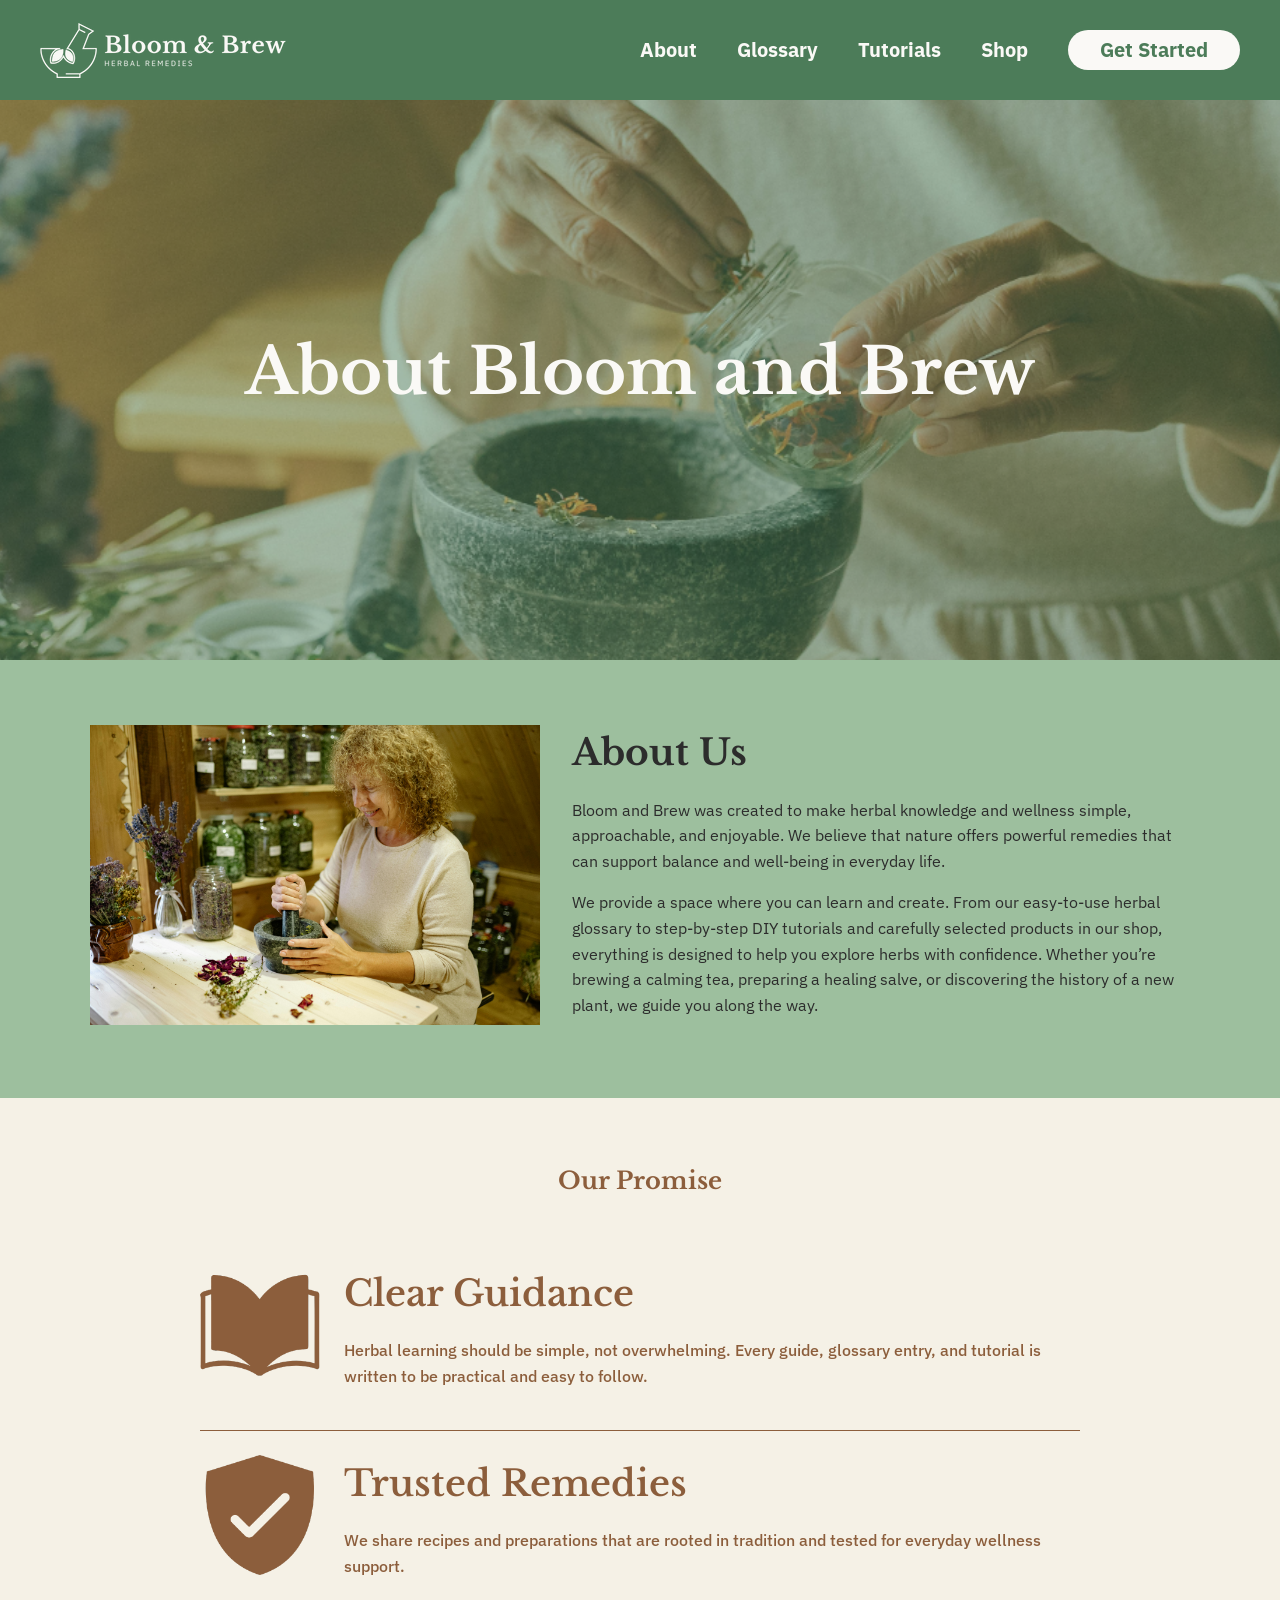
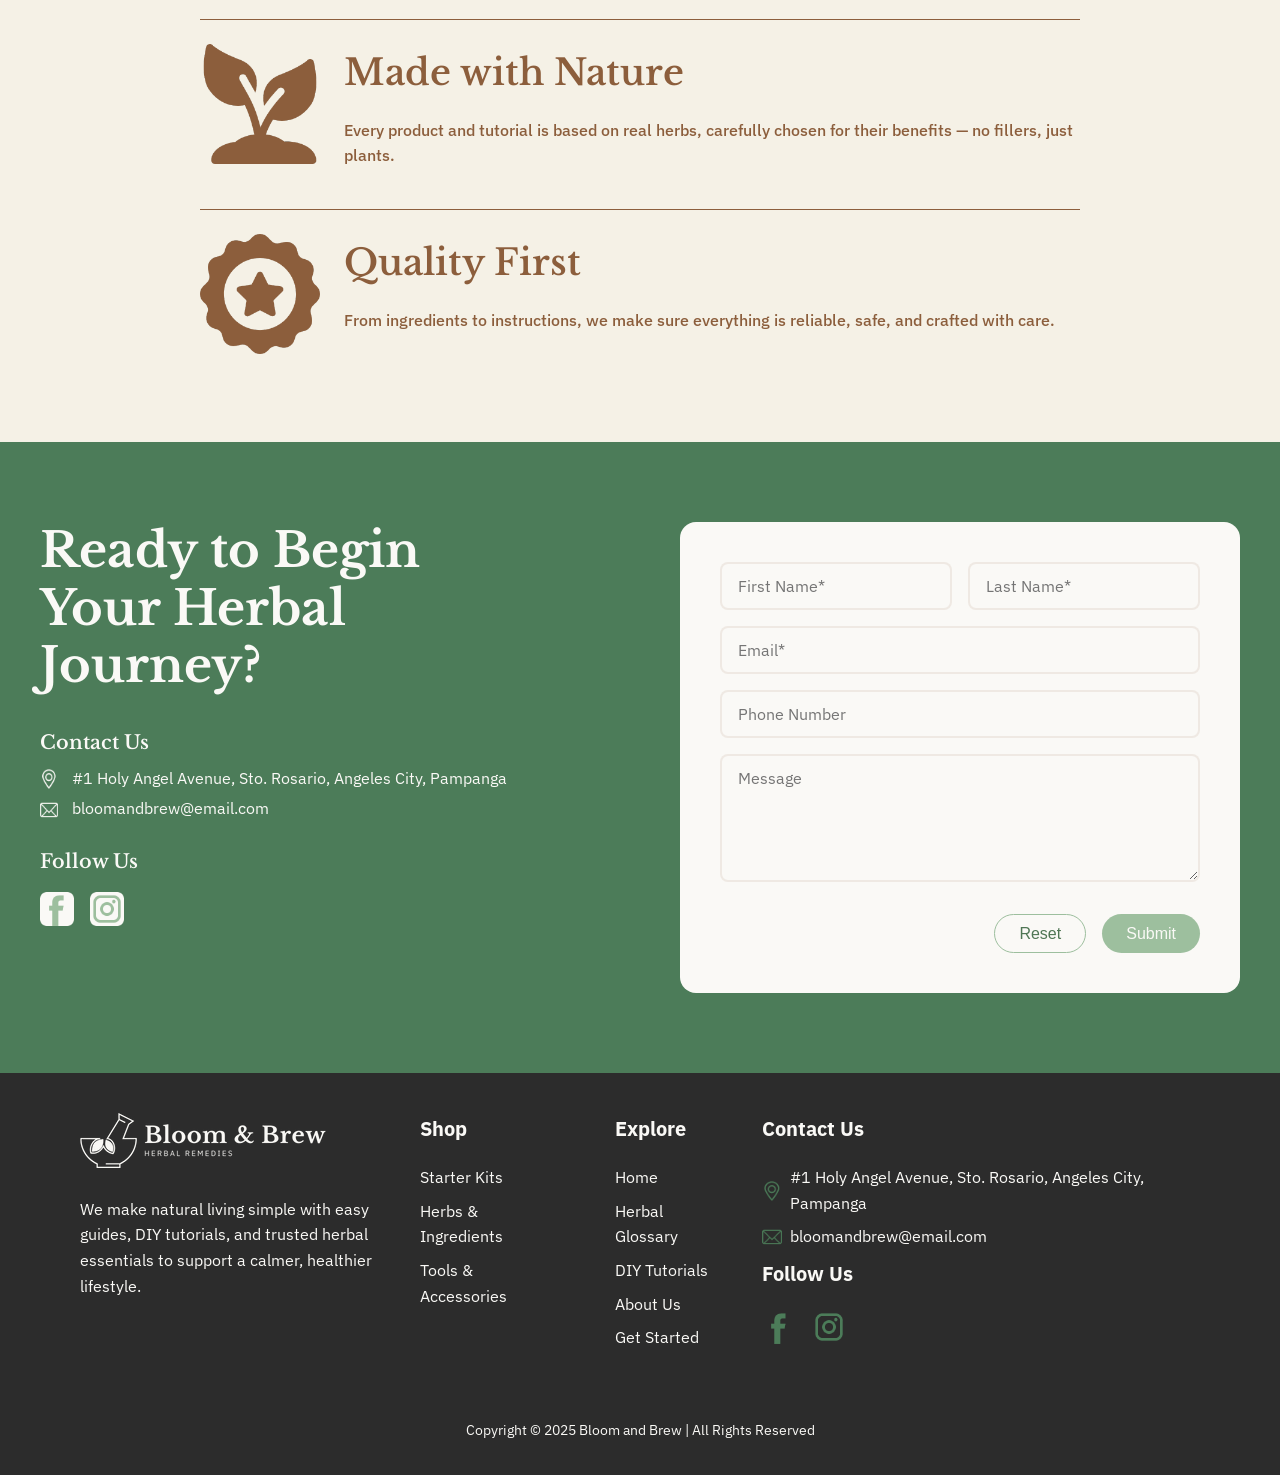
==== commit fe16ea6f: "Update about.html" ====
--- a/about.html
+++ b/about.html
@@ -175,7 +175,7 @@
       <div>
         <h4>Explore</h4>
         <ul>
-          <li><a href="index.html">index</a></li>
+          <li><a href="index.html">Home</a></li>
           <li><a href="glossary.html">Herbal Glossary</a></li>
           <li><a href="tutorials.html">DIY Tutorials</a></li>
           <li><a href="about.html">About Us</a></li>
@@ -215,3 +215,4 @@
 </footer>
 
 </html>
+
--- a/styles.css
+++ b/styles.css
@@ -317,7 +317,7 @@
   color: #FAF9F6;
 }  
 
-/* === HOME PAGE === */
+/* === index PAGE === */
 /* Hero Section */
 .hero {
   position: relative;
@@ -1166,7 +1166,7 @@
     gap: 20px;
   }
   
-  /* Home Page */
+  /* index Page */
   .hero {
     height: 400px;
     padding: 0 10%;
@@ -1316,7 +1316,7 @@
     height: auto;
   }
 
-  /* Home */
+  /* index */
   .hero p{
     font-size: 16px;
   }
